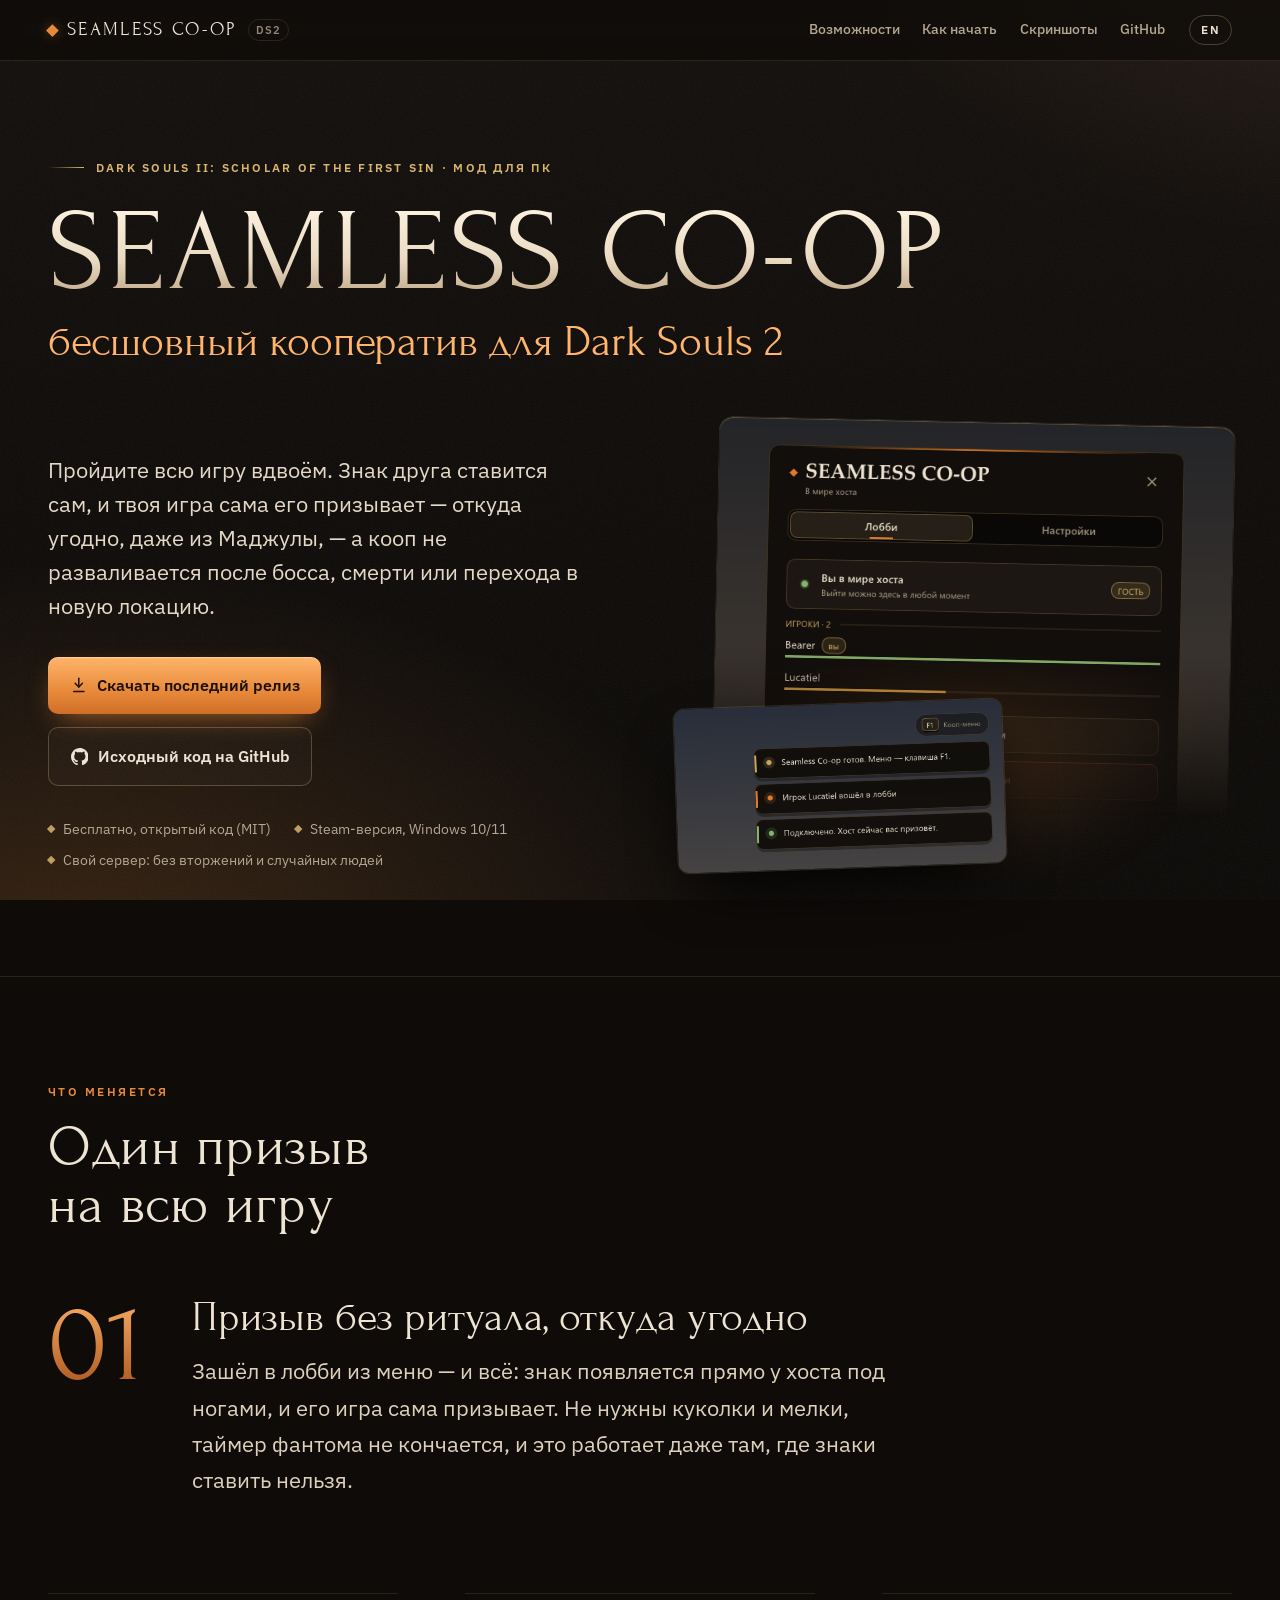
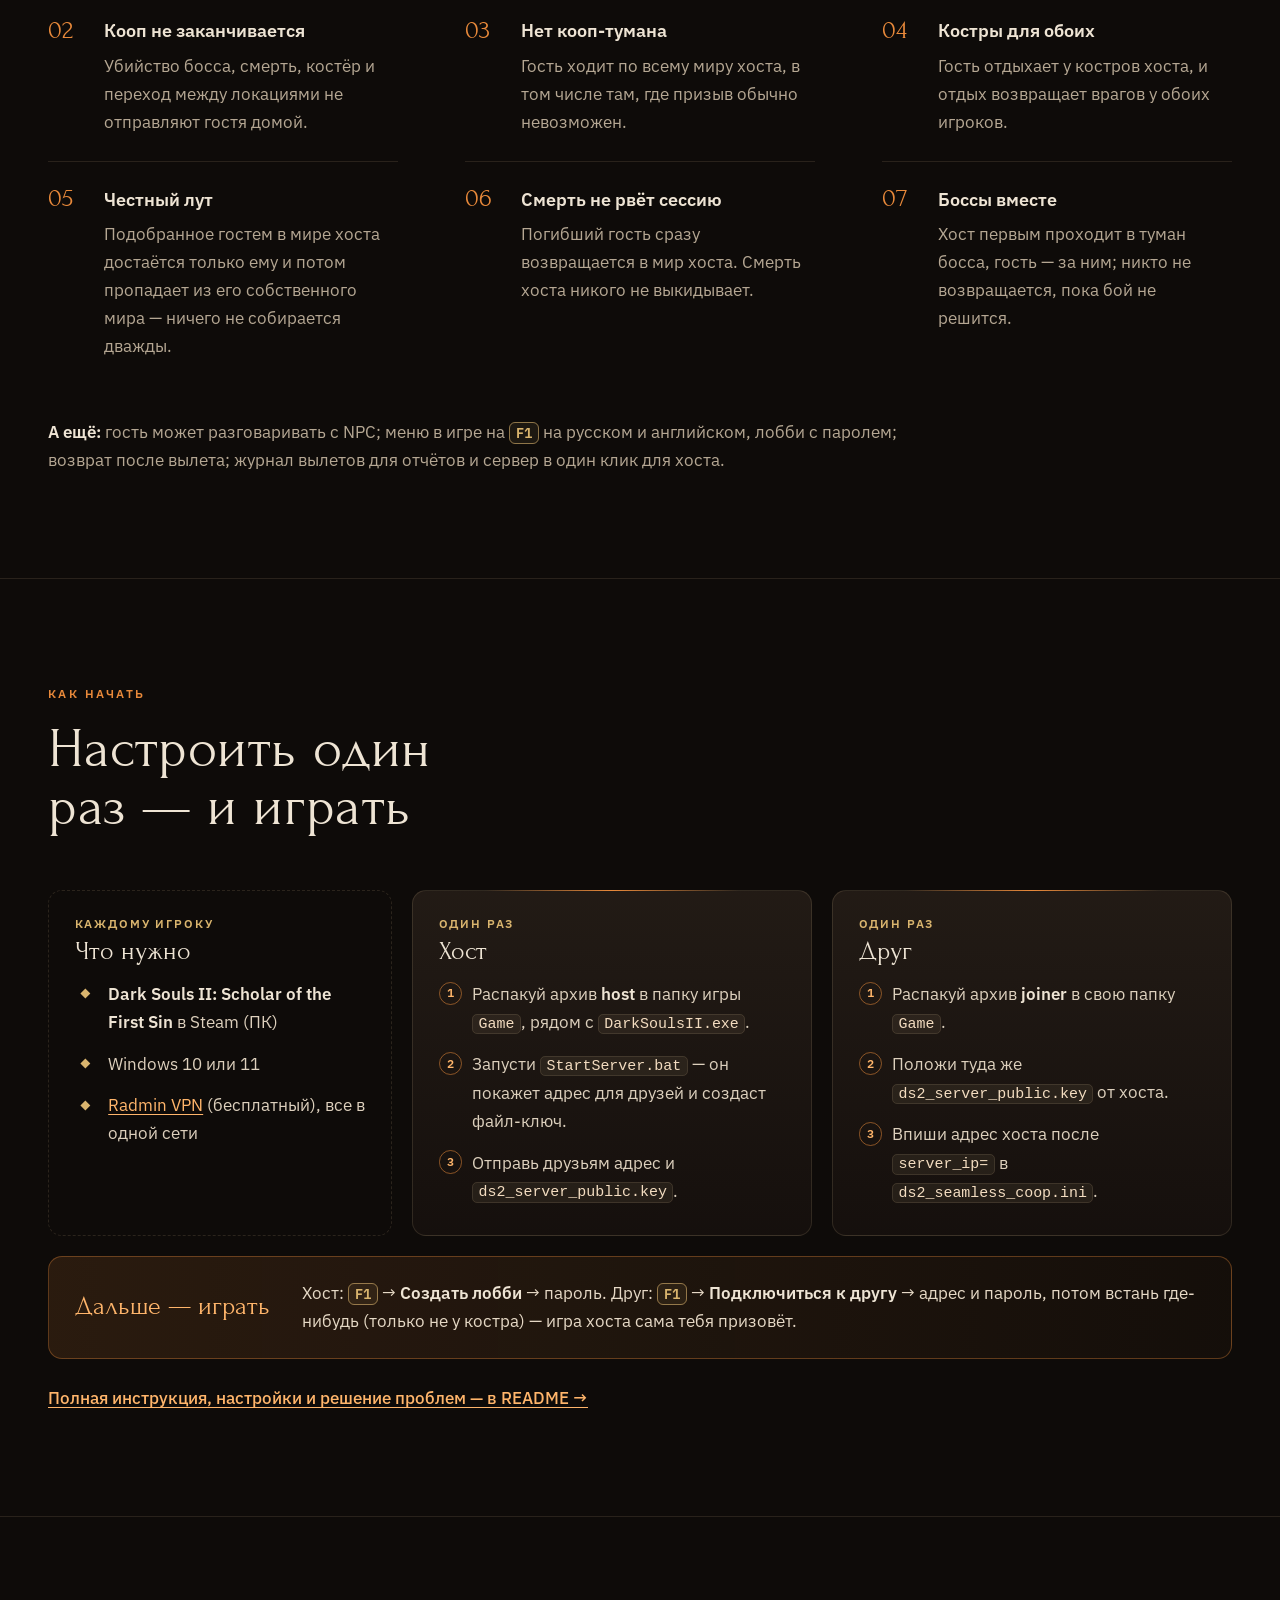
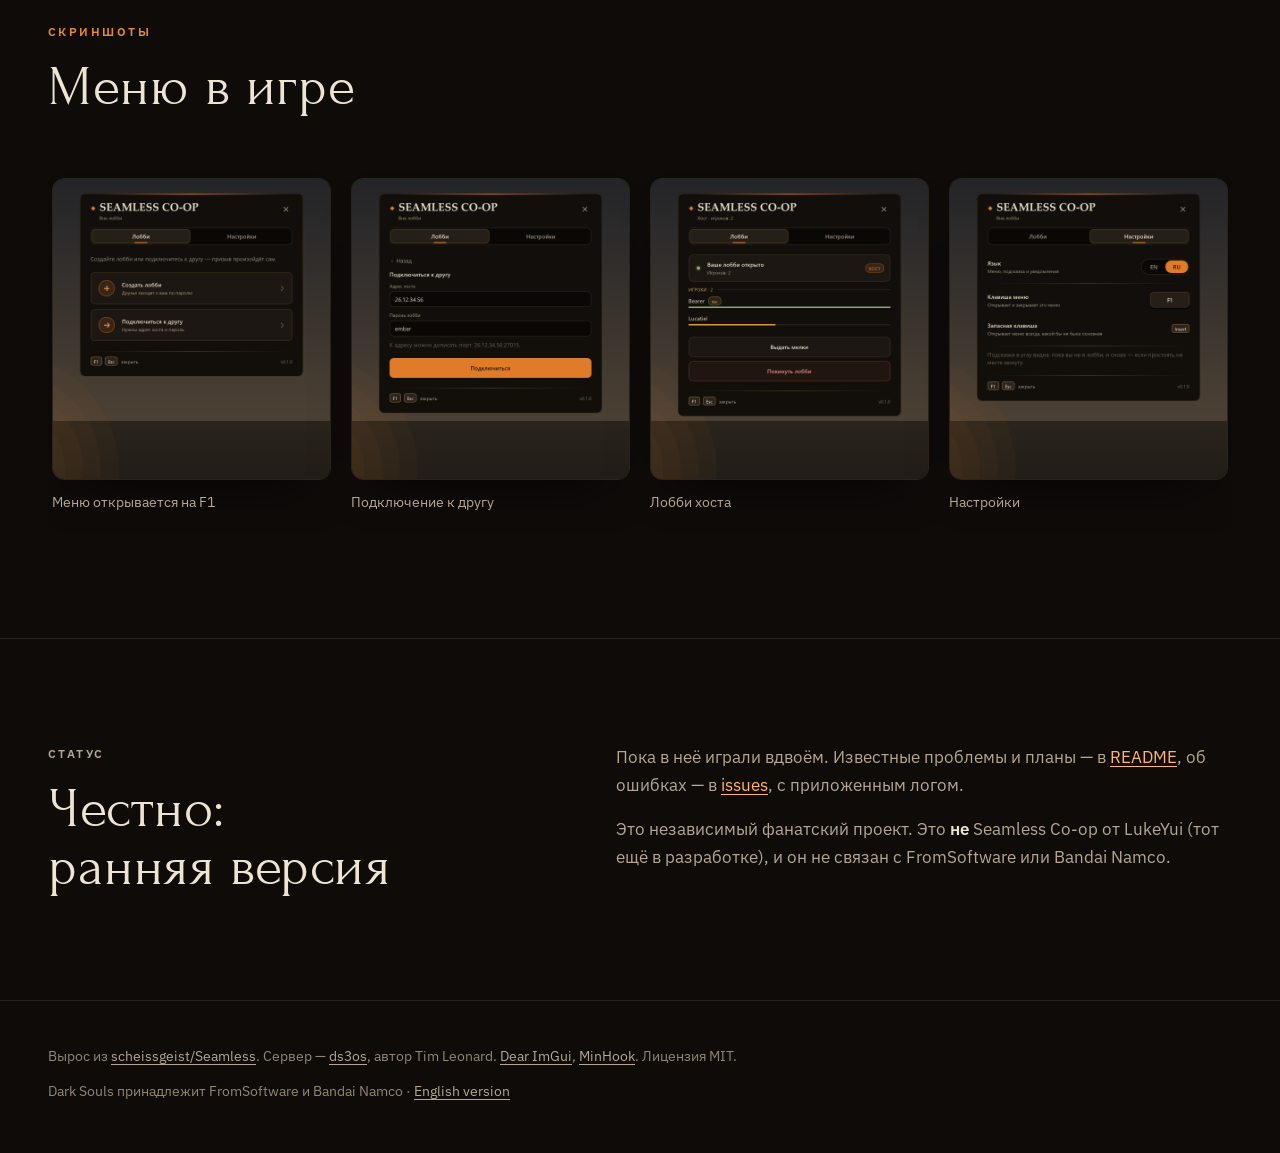
==== docs/ru/index.html @ 1e2f78e2 "docs: project website on GitHub Pages and search keywords - docs/index.html (English) and docs/ru/in" ====
<!doctype html>
<html lang="ru">
<head>
<meta charset="utf-8">
<meta name="viewport" content="width=device-width, initial-scale=1">
<title>Seamless Co-op для Dark Souls 2 — бесшовный кооператив (SotFS)</title>
<meta name="description" content="Мод на бесшовный кооператив для Dark Souls II: Scholar of the First Sin. Пройдите всю игру вдвоём: призыв сам и откуда угодно, а босс, смерть или новая локация не разрывают сессию. Бесплатно, открытый код.">
<link rel="canonical" href="https://restezzz.github.io/Seamless-DarkSouls2/ru/">
<link rel="alternate" hreflang="en" href="https://restezzz.github.io/Seamless-DarkSouls2/">
<link rel="alternate" hreflang="ru" href="https://restezzz.github.io/Seamless-DarkSouls2/ru/">
<link rel="alternate" hreflang="x-default" href="https://restezzz.github.io/Seamless-DarkSouls2/">
<meta name="theme-color" content="#0e0b09">
<meta property="og:type" content="website">
<meta property="og:site_name" content="Seamless Co-op для Dark Souls 2">
<meta property="og:title" content="Seamless Co-op — бесшовный кооператив для Dark Souls 2">
<meta property="og:description" content="Пройдите всю Dark Souls II: Scholar of the First Sin вдвоём. Призыв откуда угодно; боссы, смерти и костры не заканчивают сессию.">
<meta property="og:url" content="https://restezzz.github.io/Seamless-DarkSouls2/ru/">
<meta property="og:image" content="https://restezzz.github.io/Seamless-DarkSouls2/og.png">
<meta property="og:image:width" content="1200">
<meta property="og:image:height" content="630">
<meta property="og:image:alt" content="Seamless Co-op для Dark Souls 2 и его кооп-меню в игре">
<meta property="og:locale" content="ru_RU">
<meta property="og:locale:alternate" content="en_US">
<meta name="twitter:card" content="summary_large_image">
<link rel="icon" href="data:image/svg+xml,%3Csvg xmlns='http://www.w3.org/2000/svg' viewBox='0 0 32 32'%3E%3Crect x='9' y='9' width='14' height='14' rx='1.5' transform='rotate(45 16 16)' fill='%23e8893a'/%3E%3C/svg%3E">
<link rel="preconnect" href="https://fonts.googleapis.com">
<link rel="preconnect" href="https://fonts.gstatic.com" crossorigin>
<link rel="stylesheet" href="https://fonts.googleapis.com/css2?family=Forum&amp;family=IBM+Plex+Sans:wght@400;500;600&amp;display=swap">
<link rel="stylesheet" href="../site.css">
<script type="application/ld+json">
{
  "@context": "https://schema.org",
  "@type": "SoftwareApplication",
  "name": "Seamless Co-op для Dark Souls II",
  "alternateName": ["Бесшовный кооператив для Dark Souls 2", "Seamless Co-op for Dark Souls II", "DS2 Seamless Co-op"],
  "description": "Мод на бесшовный кооператив для Dark Souls II: Scholar of the First Sin (ПК). Призыв сам и откуда угодно; боссы, смерти и костры не заканчивают сессию.",
  "applicationCategory": "GameApplication",
  "applicationSubCategory": "Мод для игры",
  "operatingSystem": "Windows 10, Windows 11",
  "url": "https://restezzz.github.io/Seamless-DarkSouls2/ru/",
  "downloadUrl": "https://github.com/Restezzz/Seamless-DarkSouls2/releases/latest",
  "screenshot": "https://restezzz.github.io/Seamless-DarkSouls2/screenshots/ru_lobby_guest.png",
  "license": "https://opensource.org/licenses/MIT",
  "isAccessibleForFree": true,
  "offers": { "@type": "Offer", "price": "0", "priceCurrency": "RUB" },
  "inLanguage": "ru",
  "author": { "@type": "Person", "name": "Restez", "url": "https://github.com/Restezzz" },
  "sameAs": ["https://github.com/Restezzz/Seamless-DarkSouls2"]
}
</script>
</head>
<body>
<a class="skip" href="#main">К содержимому</a>

<div class="atmosphere" aria-hidden="true">
  <span class="ember" style="--x:4%;--t:15s;--d:0s;--drift:70px"></span>
  <span class="ember" style="--x:11%;--t:12s;--d:3s;--drift:30px"></span>
  <span class="ember" style="--x:17%;--t:17s;--d:6s;--drift:90px"></span>
  <span class="ember" style="--x:23%;--t:13s;--d:9s;--drift:-20px"></span>
  <span class="ember" style="--x:8%;--t:19s;--d:11s;--drift:120px"></span>
  <span class="ember" style="--x:29%;--t:16s;--d:4.5s;--drift:40px"></span>
  <span class="ember" style="--x:14%;--t:14s;--d:7.5s;--drift:-40px"></span>
</div>

<header class="bar">
  <div class="wrap bar-inner">
    <a class="brand" href="./"><span class="diamond"></span>Seamless Co-op<small>DS2</small></a>
    <nav class="nav" aria-label="Разделы">
      <a href="#features">Возможности</a>
      <a href="#start">Как начать</a>
      <a href="#shots">Скриншоты</a>
      <a href="https://github.com/Restezzz/Seamless-DarkSouls2">GitHub</a>
    </nav>
    <a class="lang" href="../" hreflang="en" lang="en" title="English version">EN</a>
  </div>
</header>

<main id="main">
  <section class="hero wrap" aria-labelledby="title">
    <p class="overline">Dark Souls II: Scholar of the First Sin · мод для ПК</p>
    <h1 id="title"><span class="h1-main">Seamless <span class="nowrap">Co-op</span></span> <span class="h1-sub">бесшовный кооператив для Dark Souls 2</span></h1>
    <div class="hero-grid">
      <div class="hero-copy">
        <p class="lede">Пройдите всю игру вдвоём. Знак друга ставится сам, и твоя игра сама его призывает — откуда угодно, даже из Маджулы, — а кооп не разваливается после босса, смерти или перехода в новую локацию.</p>
        <div class="cta">
          <a class="btn btn-ember" href="https://github.com/Restezzz/Seamless-DarkSouls2/releases/latest">
            <svg viewBox="0 0 24 24" fill="none" stroke="currentColor" stroke-width="2" stroke-linecap="round" stroke-linejoin="round" aria-hidden="true"><path d="M12 3v12"/><path d="m7 10 5 5 5-5"/><path d="M5 21h14"/></svg>
            Скачать последний релиз
          </a>
          <a class="btn btn-ghost" href="https://github.com/Restezzz/Seamless-DarkSouls2">
            <svg viewBox="0 0 16 16" fill="currentColor" aria-hidden="true"><path d="M8 0C3.58 0 0 3.58 0 8c0 3.54 2.29 6.53 5.47 7.59.4.07.55-.17.55-.38 0-.19-.01-.82-.01-1.49-2.01.37-2.53-.49-2.69-.94-.09-.23-.48-.94-.82-1.13-.28-.15-.68-.52-.01-.53.63-.01 1.08.58 1.23.82.72 1.21 1.87.87 2.33.66.07-.52.28-.87.51-1.07-1.78-.2-3.64-.89-3.64-3.95 0-.87.31-1.59.82-2.15-.08-.2-.36-1.02.08-2.12 0 0 .67-.21 2.2.82.64-.18 1.32-.27 2-.27.68 0 1.36.09 2 .27 1.53-1.04 2.2-.82 2.2-.82.44 1.1.16 1.92.08 2.12.51.56.82 1.27.82 2.15 0 3.07-1.87 3.75-3.65 3.95.29.25.54.73.54 1.48 0 1.07-.01 1.93-.01 2.2 0 .21.15.46.55.38A8.013 8.013 0 0016 8c0-4.42-3.58-8-8-8z"/></svg>
            Исходный код на GitHub
          </a>
        </div>
        <ul class="facts">
          <li>Бесплатно, открытый код (MIT)</li>
          <li>Steam-версия, Windows 10/11</li>
          <li>Свой сервер: без вторжений и случайных людей</li>
        </ul>
      </div>
      <figure class="hero-art">
        <div class="hero-glow"></div>
        <div class="shot-frame">
          <img src="../screenshots/ru_lobby_guest.png" width="620" height="670" fetchpriority="high" alt="Кооп-меню в игре: ты в мире хоста, в лобби два игрока">
        </div>
        <img class="shot-toasts" src="../screenshots/ru_hud.png" width="500" height="250" alt="Уведомления: Seamless Co-op готов, игрок вошёл в лобби, хост сейчас вас призовёт">
      </figure>
    </div>
  </section>

  <section class="section" id="features" aria-labelledby="features-title">
    <div class="wrap">
      <p class="eyebrow">Что меняется</p>
      <h2 id="features-title">Один призыв на всю игру</h2>
      <div class="features-lead">
        <span class="num" aria-hidden="true">01</span>
        <div>
          <h3>Призыв без ритуала, откуда угодно</h3>
          <p>Зашёл в лобби из меню — и всё: знак появляется прямо у хоста под ногами, и его игра сама призывает. Не нужны куколки и мелки, таймер фантома не кончается, и это работает даже там, где знаки ставить нельзя.</p>
        </div>
      </div>
      <ol class="feature-list">
        <li><span class="num" aria-hidden="true">02</span><div><h3>Кооп не заканчивается</h3><p>Убийство босса, смерть, костёр и переход между локациями не отправляют гостя домой.</p></div></li>
        <li><span class="num" aria-hidden="true">03</span><div><h3>Нет кооп-тумана</h3><p>Гость ходит по всему миру хоста, в том числе там, где призыв обычно невозможен.</p></div></li>
        <li><span class="num" aria-hidden="true">04</span><div><h3>Костры для обоих</h3><p>Гость отдыхает у костров хоста, и отдых возвращает врагов у обоих игроков.</p></div></li>
        <li><span class="num" aria-hidden="true">05</span><div><h3>Честный лут</h3><p>Подобранное гостем в мире хоста достаётся только ему и потом пропадает из его собственного мира — ничего не собирается дважды.</p></div></li>
        <li><span class="num" aria-hidden="true">06</span><div><h3>Смерть не рвёт сессию</h3><p>Погибший гость сразу возвращается в мир хоста. Смерть хоста никого не выкидывает.</p></div></li>
        <li><span class="num" aria-hidden="true">07</span><div><h3>Боссы вместе</h3><p>Хост первым проходит в туман босса, гость — за ним; никто не возвращается, пока бой не решится.</p></div></li>
      </ol>
      <p class="also"><strong>А ещё:</strong> гость может разговаривать с NPC; меню в игре на <kbd>F1</kbd> на русском и английском, лобби с паролем; возврат после вылета; журнал вылетов для отчётов и сервер в один клик для хоста.</p>
    </div>
  </section>

  <section class="section" id="start" aria-labelledby="start-title">
    <div class="wrap">
      <p class="eyebrow">Как начать</p>
      <h2 id="start-title">Настроить один раз — и играть</h2>
      <div class="steps">
        <article class="card card-need">
          <h3><span>Каждому игроку</span>Что нужно</h3>
          <ul>
            <li><strong>Dark Souls II: Scholar of the First Sin</strong> в Steam (ПК)</li>
            <li>Windows 10 или 11</li>
            <li><a href="https://www.radmin-vpn.com/ru/">Radmin VPN</a> (бесплатный), все в одной сети</li>
          </ul>
        </article>
        <article class="card">
          <h3><span>Один раз</span>Хост</h3>
          <ol>
            <li>Распакуй архив <strong>host</strong> в папку игры <code>Game</code>, рядом с <code>DarkSoulsII.exe</code>.</li>
            <li>Запусти <code>StartServer.bat</code> — он покажет адрес для друзей и создаст файл-ключ.</li>
            <li>Отправь друзьям адрес и <code>ds2_server_public.key</code>.</li>
          </ol>
        </article>
        <article class="card">
          <h3><span>Один раз</span>Друг</h3>
          <ol>
            <li>Распакуй архив <strong>joiner</strong> в свою папку <code>Game</code>.</li>
            <li>Положи туда же <code>ds2_server_public.key</code> от хоста.</li>
            <li>Впиши адрес хоста после <code>server_ip=</code> в <code>ds2_seamless_coop.ini</code>.</li>
          </ol>
        </article>
      </div>
      <div class="play">
        <h3>Дальше — играть</h3>
        <p>Хост: <kbd>F1</kbd> → <b>Создать лобби</b> → пароль. Друг: <kbd>F1</kbd> → <b>Подключиться к другу</b> → адрес и пароль, потом встань где-нибудь (только не у костра) — игра хоста сама тебя призовёт.</p>
      </div>
      <a class="more" href="https://github.com/Restezzz/Seamless-DarkSouls2#readme">Полная инструкция, настройки и решение проблем — в README →</a>
    </div>
  </section>

  <section class="section" id="shots" aria-labelledby="shots-title">
    <div class="wrap">
      <p class="eyebrow">Скриншоты</p>
      <h2 id="shots-title">Меню в игре</h2>
      <div class="shots" role="region" aria-label="Скриншоты" tabindex="0">
        <figure>
          <img src="../screenshots/ru_home.png" width="620" height="670" loading="lazy" alt="Кооп-меню: создать лобби или подключиться к другу">
          <figcaption>Меню открывается на F1</figcaption>
        </figure>
        <figure>
          <img src="../screenshots/ru_join.png" width="620" height="670" loading="lazy" alt="Подключение к другу: адрес хоста и пароль лобби">
          <figcaption>Подключение к другу</figcaption>
        </figure>
        <figure>
          <img src="../screenshots/ru_lobby_host.png" width="620" height="670" loading="lazy" alt="Лобби хоста со списком игроков">
          <figcaption>Лобби хоста</figcaption>
        </figure>
        <figure>
          <img src="../screenshots/ru_settings.png" width="620" height="670" loading="lazy" alt="Настройки: язык, клавиша меню и что синхронизируется">
          <figcaption>Настройки</figcaption>
        </figure>
      </div>
    </div>
  </section>

  <section class="section" aria-labelledby="status-title">
    <div class="wrap note">
      <div>
        <p class="eyebrow">Статус</p>
        <h2 id="status-title">Честно: ранняя версия</h2>
      </div>
      <div>
        <p>Пока в неё играли вдвоём. Известные проблемы и планы — в <a href="https://github.com/Restezzz/Seamless-DarkSouls2#readme">README</a>, об ошибках — в <a href="https://github.com/Restezzz/Seamless-DarkSouls2/issues">issues</a>, с приложенным логом.</p>
        <p>Это независимый фанатский проект. Это <strong>не</strong> Seamless Co-op от LukeYui (тот ещё в разработке), и он не связан с FromSoftware или Bandai Namco.</p>
      </div>
    </div>
  </section>
</main>

<footer class="foot">
  <div class="wrap foot-inner">
    <p>Вырос из <a href="https://github.com/scheissgeist/Seamless">scheissgeist/Seamless</a>. Сервер — <a href="https://github.com/TLeonardUK/ds3os">ds3os</a>, автор Tim Leonard. <a href="https://github.com/ocornut/imgui">Dear ImGui</a>, <a href="https://github.com/TsudaKageyu/minhook">MinHook</a>. Лицензия MIT.</p>
    <p>Dark Souls принадлежит FromSoftware и Bandai Namco · <a href="../" hreflang="en" lang="en">English version</a></p>
  </div>
</footer>
</body>
</html>
---- docs/site.css ----
/* Seamless Co-op for Dark Souls 2 — project site (GitHub Pages, served from docs/).
   One stylesheet for both languages; colours follow the in-game menu. */

:root {
  --ground: #0e0b09;
  --panel-top: rgba(36, 29, 23, 0.92);
  --panel-bottom: rgba(22, 17, 14, 0.92);
  --edge: rgba(236, 204, 160, 0.13);
  --edge-strong: rgba(236, 204, 160, 0.26);
  --line: rgba(236, 204, 160, 0.12);
  --text: #eee4d4;
  --text-soft: #ddd0bd;
  --muted: #b5a793;
  --dim: #948674;
  --ember: #e8893a;
  --ember-hot: #ffb56b;
  --ember-light: #ffd3a3;
  --ember-glow: rgba(232, 137, 58, 0.38);
  --gold: #dab56e;

  --font-display: "Forum", "Cormorant Garamond", Georgia, "Times New Roman", serif;
  --font-body: "IBM Plex Sans", "Segoe UI", system-ui, -apple-system, sans-serif;
  --font-mono: ui-monospace, "Cascadia Mono", Consolas, monospace;

  --text-sm: 0.875rem;
  --text-base: clamp(1rem, 0.97rem + 0.15vw, 1.0625rem);
  --text-lede: clamp(1.125rem, 1.02rem + 0.5vw, 1.375rem);
  --text-h2: clamp(2.125rem, 1.5rem + 2.6vw, 3.5rem);
  --text-hero: clamp(3.1rem, 1.2rem + 8vw, 7.25rem);
  --text-hero-sub: clamp(1.5rem, 1rem + 2.2vw, 2.75rem);

  --space-section: clamp(4rem, 2.5rem + 5vw, 7rem);
  --gutter: clamp(1.25rem, 0.8rem + 2vw, 2.5rem);
  --wrap: 74rem;
  --radius: 14px;

  --duration-fast: 160ms;
  --duration-normal: 320ms;
  --ease-out-expo: cubic-bezier(0.16, 1, 0.3, 1);
}

*,
*::before,
*::after {
  box-sizing: border-box;
}

html {
  color-scheme: dark;
  -webkit-text-size-adjust: 100%;
  scroll-behavior: smooth;
  scroll-padding-top: 5rem;
}

body {
  margin: 0;
  min-height: 100vh;
  background: var(--ground);
  color: var(--text);
  font: 400 var(--text-base) / 1.65 var(--font-body);
}

img {
  display: block;
  max-width: 100%;
  height: auto;
}

a {
  color: var(--ember-hot);
  text-decoration-thickness: 1px;
  text-underline-offset: 0.2em;
}

a:hover {
  color: var(--ember-light);
}

:focus-visible {
  outline: 2px solid var(--ember-hot);
  outline-offset: 3px;
  border-radius: 4px;
}

code {
  font-family: var(--font-mono);
  font-size: 0.88em;
  padding: 0.08em 0.36em;
  border-radius: 5px;
  border: 1px solid var(--line);
  background: rgba(236, 204, 160, 0.07);
  color: #f3dcc0;
  overflow-wrap: anywhere;
}

kbd {
  font-family: var(--font-body);
  font-size: 0.8em;
  font-weight: 600;
  padding: 0.08em 0.45em;
  border-radius: 6px;
  border: 1px solid rgba(218, 181, 110, 0.6);
  background: rgba(218, 181, 110, 0.08);
  color: var(--gold);
}

b,
strong {
  font-weight: 600;
  color: var(--text);
}

/* ---- atmosphere: bonfire glow, grain, embers ---- */

.atmosphere {
  position: fixed;
  inset: 0;
  z-index: -1;
  overflow: hidden;
  pointer-events: none;
}

.atmosphere::before {
  content: "";
  position: absolute;
  inset: 0;
  background:
    radial-gradient(70rem 45rem at 6% 112%, rgba(232, 137, 58, 0.22), transparent 62%),
    radial-gradient(50rem 32rem at 104% -8%, rgba(150, 110, 80, 0.16), transparent 60%),
    linear-gradient(180deg, #130f0c 0%, var(--ground) 45%, #0b0907 100%);
}

.atmosphere::after {
  content: "";
  position: absolute;
  inset: 0;
  opacity: 0.06;
  background-image: url("data:image/svg+xml,%3Csvg xmlns='http://www.w3.org/2000/svg' width='160' height='160'%3E%3Cfilter id='n'%3E%3CfeTurbulence type='fractalNoise' baseFrequency='.85' numOctaves='3' stitchTiles='stitch'/%3E%3C/filter%3E%3Crect width='100%25' height='100%25' filter='url(%23n)'/%3E%3C/svg%3E");
}

.ember {
  position: absolute;
  bottom: -2vh;
  left: var(--x, 10%);
  width: 3px;
  height: 3px;
  border-radius: 50%;
  background: var(--ember-hot);
  box-shadow: 0 0 8px 2px var(--ember-glow);
  opacity: 0;
  animation: rise var(--t, 14s) linear var(--d, 0s) infinite;
}

@keyframes rise {
  0% {
    transform: translate3d(0, 0, 0);
    opacity: 0;
  }
  12% {
    opacity: 0.9;
  }
  100% {
    transform: translate3d(var(--drift, 40px), -72vh, 0);
    opacity: 0;
  }
}

/* ---- layout ---- */

.wrap {
  width: min(100% - 2 * var(--gutter), var(--wrap));
  margin-inline: auto;
}

.skip {
  position: absolute;
  top: -3rem;
  left: 1rem;
  z-index: 10;
  padding: 0.5rem 0.9rem;
  border-radius: 8px;
  background: var(--ember);
  color: #1d1005;
  font-weight: 600;
  text-decoration: none;
  transition: transform var(--duration-fast) var(--ease-out-expo);
}

.skip:focus {
  transform: translateY(4rem);
}

/* ---- top bar ---- */

.bar {
  position: sticky;
  top: 0;
  z-index: 5;
  border-bottom: 1px solid var(--line);
  background: rgba(14, 11, 9, 0.74);
  -webkit-backdrop-filter: blur(12px) saturate(1.2);
  backdrop-filter: blur(12px) saturate(1.2);
}

.bar-inner {
  display: flex;
  align-items: center;
  gap: 1.5rem;
  min-height: 3.75rem;
}

.brand {
  display: inline-flex;
  align-items: center;
  gap: 0.65rem;
  color: var(--text);
  font-family: var(--font-display);
  font-size: 1.2rem;
  letter-spacing: 0.12em;
  text-transform: uppercase;
  text-decoration: none;
}

.brand:hover {
  color: var(--text);
}

.brand small {
  padding: 0.05rem 0.45rem;
  border: 1px solid var(--line);
  border-radius: 999px;
  color: var(--dim);
  font-family: var(--font-body);
  font-size: 0.7rem;
  font-weight: 600;
  letter-spacing: 0.08em;
}

.diamond {
  flex: none;
  width: 0.55rem;
  height: 0.55rem;
  background: var(--ember);
  box-shadow: 0 0 12px var(--ember-glow);
  transform: rotate(45deg);
}

.nav {
  display: flex;
  gap: 1.4rem;
  margin-left: auto;
}

.nav a {
  position: relative;
  padding-block: 0.3rem;
  color: var(--muted);
  font-size: var(--text-sm);
  font-weight: 500;
  text-decoration: none;
}

.nav a::after {
  content: "";
  position: absolute;
  right: 0;
  bottom: 0;
  left: 0;
  height: 1px;
  background: var(--ember);
  transform: scaleX(0);
  transform-origin: left;
  transition: transform var(--duration-normal) var(--ease-out-expo);
}

.nav a:hover,
.nav a:focus-visible {
  color: var(--text);
}

.nav a:hover::after,
.nav a:focus-visible::after {
  transform: scaleX(1);
}

.lang {
  padding: 0.28rem 0.7rem;
  border: 1px solid var(--edge-strong);
  border-radius: 999px;
  color: var(--text);
  font-size: 0.75rem;
  font-weight: 600;
  letter-spacing: 0.1em;
  text-decoration: none;
  transition: color var(--duration-fast), border-color var(--duration-fast);
}

.lang:hover {
  border-color: var(--ember);
  color: var(--ember-hot);
}

@media (max-width: 760px) {
  .nav {
    display: none;
  }

  .lang {
    margin-left: auto;
  }
}

/* ---- hero ---- */

.hero {
  padding-block: clamp(3rem, 2rem + 5vw, 6.5rem) var(--space-section);
}

.overline {
  display: flex;
  align-items: center;
  gap: 0.75rem;
  margin: 0 0 1.4rem;
  color: var(--gold);
  font-size: 0.78rem;
  font-weight: 600;
  letter-spacing: 0.18em;
  text-transform: uppercase;
}

.overline::before {
  content: "";
  flex: none;
  width: 2.25rem;
  height: 1px;
  background: linear-gradient(90deg, transparent, var(--gold));
}

.hero h1 {
  margin: 0;
  font-family: var(--font-display);
  font-weight: 400;
  line-height: 0.92;
}

.h1-main {
  display: block;
  background: linear-gradient(180deg, #fff4e4 0%, #eadbc3 55%, #b89c7b 100%);
  -webkit-background-clip: text;
  background-clip: text;
  color: transparent;
  font-size: var(--text-hero);
  letter-spacing: 0.03em;
  text-transform: uppercase;
}

.h1-sub {
  display: block;
  margin-top: 0.7rem;
  color: var(--ember-hot);
  font-size: var(--text-hero-sub);
  line-height: 1.1;
}

.nowrap {
  white-space: nowrap;
}

.hero-grid {
  display: grid;
  align-items: start;
  gap: clamp(2.5rem, 1rem + 5vw, 5rem);
  margin-top: clamp(2rem, 1rem + 3vw, 3.5rem);
}

@media (min-width: 960px) {
  .hero-grid {
    grid-template-columns: minmax(0, 1fr) minmax(0, 1.02fr);
  }

  /* the copy starts a little below the top of the picture */
  .hero-copy {
    padding-top: clamp(1.5rem, -2rem + 5vw, 4rem);
  }
}

.lede {
  max-width: 34rem;
  margin: 0;
  color: #e4d8c6;
  font-size: var(--text-lede);
  line-height: 1.55;
  text-wrap: pretty;
}

.cta {
  display: flex;
  flex-wrap: wrap;
  gap: 0.85rem;
  margin-top: 2.1rem;
}

.btn {
  position: relative;
  isolation: isolate;
  display: inline-flex;
  align-items: center;
  gap: 0.6rem;
  padding: 0.95rem 1.35rem;
  border-radius: 10px;
  font-size: 1rem;
  font-weight: 600;
  text-decoration: none;
  transition: transform var(--duration-fast) var(--ease-out-expo);
}

.btn svg {
  flex: none;
  width: 1.1em;
  height: 1.1em;
}

.btn:hover {
  transform: translateY(-2px);
}

.btn:active {
  transform: translateY(1px) scale(0.99);
}

.btn-ember {
  background: linear-gradient(180deg, #ffb56b, #e8893a 60%, #cf6f27);
  box-shadow: inset 0 1px 0 rgba(255, 255, 255, 0.35), 0 10px 30px -12px rgba(232, 137, 58, 0.8);
  color: #1d1005;
}

.btn-ember::before {
  content: "";
  position: absolute;
  inset: -8px;
  z-index: -1;
  border-radius: 16px;
  background: radial-gradient(closest-side, rgba(255, 160, 80, 0.5), transparent);
  opacity: 0;
  transition: opacity var(--duration-normal) var(--ease-out-expo);
}

.btn-ember:hover {
  color: #1d1005;
}

.btn-ember:hover::before {
  opacity: 1;
}

.btn-ghost {
  border: 1px solid var(--edge-strong);
  background: rgba(255, 255, 255, 0.02);
  color: var(--text);
  transition: transform var(--duration-fast) var(--ease-out-expo), border-color var(--duration-fast);
}

.btn-ghost:hover {
  border-color: rgba(232, 137, 58, 0.65);
  color: var(--text);
}

.facts {
  display: flex;
  flex-wrap: wrap;
  gap: 0.5rem 1.5rem;
  margin: 2rem 0 0;
  padding: 0;
  list-style: none;
  color: var(--muted);
  font-size: var(--text-sm);
}

.facts li {
  display: flex;
  align-items: center;
  gap: 0.55rem;
}

.facts li::before {
  content: "";
  flex: none;
  width: 0.4rem;
  height: 0.4rem;
  background: var(--gold);
  opacity: 0.85;
  transform: rotate(45deg);
}

/* the in-game menu with the notifications laid over its corner */
.hero-art {
  position: relative;
  margin: 0;
  padding: 0 0 3.5rem 2.5rem;
}

.hero-glow {
  position: absolute;
  inset: 8% 4% 0 14%;
  z-index: -1;
  background: radial-gradient(closest-side, rgba(232, 137, 58, 0.34), transparent);
  filter: blur(28px);
}

/* cut under the player list and faded out, so the notifications sit over empty space */
.shot-frame {
  position: relative;
  overflow: hidden;
  aspect-ratio: 620 / 470;
  border: 1px solid var(--edge);
  border-radius: var(--radius);
  -webkit-mask-image: linear-gradient(180deg, #000 58%, transparent 100%);
  mask-image: linear-gradient(180deg, #000 58%, transparent 100%);
  transform: rotate(1.2deg);
}

.shot-frame::after {
  content: "";
  position: absolute;
  inset: 0;
  border-radius: inherit;
  box-shadow: inset 0 1px 0 rgba(255, 190, 120, 0.25);
  pointer-events: none;
}

.shot-frame img {
  width: 100%;
}

.shot-toasts {
  position: absolute;
  bottom: 0;
  left: 0;
  width: min(62%, 330px);
  border: 1px solid var(--edge);
  border-radius: 12px;
  box-shadow: 0 24px 60px -18px rgba(0, 0, 0, 0.95);
  transform: rotate(-2deg);
}

/* ---- sections ---- */

.section {
  position: relative;
  padding-block: var(--space-section);
  border-top: 1px solid var(--line);
}

.eyebrow {
  margin: 0 0 1rem;
  color: var(--ember);
  font-size: 0.78rem;
  font-weight: 600;
  letter-spacing: 0.2em;
  text-transform: uppercase;
}

.section h2 {
  max-width: 20ch;
  margin: 0 0 clamp(2rem, 1rem + 3vw, 3.5rem);
  font-family: var(--font-display);
  font-size: var(--text-h2);
  font-weight: 400;
  line-height: 1.04;
  letter-spacing: 0.01em;
  text-wrap: balance;
}

/* features: one lead item, then an editorial list */
.features-lead {
  display: grid;
  gap: 1rem 3rem;
  margin-bottom: clamp(1.5rem, 1rem + 2vw, 2.5rem);
  padding-bottom: clamp(2rem, 1rem + 3vw, 3.5rem);
}

@media (min-width: 860px) {
  .features-lead {
    grid-template-columns: auto 1fr;
    align-items: start;
  }
}

.num {
  font-family: var(--font-display);
  line-height: 1;
  color: var(--ember);
}

.features-lead .num {
  background: linear-gradient(180deg, var(--ember-hot), #a24c16);
  -webkit-background-clip: text;
  background-clip: text;
  color: transparent;
  font-size: clamp(4.5rem, 3rem + 5vw, 8rem);
}

.features-lead h3 {
  margin: 0.4rem 0 0.8rem;
  font-family: var(--font-display);
  font-size: clamp(1.75rem, 1.3rem + 1.8vw, 2.6rem);
  font-weight: 400;
  line-height: 1.1;
}

.features-lead p {
  max-width: 44rem;
  margin: 0;
  color: var(--text-soft);
  font-size: var(--text-lede);
}

.feature-list {
  display: grid;
  gap: 0 clamp(2rem, 1rem + 4vw, 4.5rem);
  margin: 0;
  padding: 0;
  list-style: none;
}

@media (min-width: 760px) {
  .feature-list {
    grid-template-columns: repeat(2, minmax(0, 1fr));
  }
}

@media (min-width: 1120px) {
  .feature-list {
    grid-template-columns: repeat(3, minmax(0, 1fr));
  }
}

.feature-list li {
  display: grid;
  grid-template-columns: 2.6rem 1fr;
  gap: 0 0.9rem;
  padding: 1.4rem 0 1.6rem;
  border-top: 1px solid var(--line);
}

.feature-list .num {
  padding-top: 0.1rem;
  font-size: 1.6rem;
}

.feature-list h3 {
  margin: 0 0 0.35rem;
  font-size: 1.125rem;
  font-weight: 600;
}

.feature-list p {
  margin: 0;
  color: var(--muted);
}

.also {
  max-width: 54rem;
  margin: 2rem 0 0;
  color: var(--muted);
}

/* getting started */
.steps {
  display: grid;
  gap: 1.25rem;
}

@media (min-width: 900px) {
  .steps {
    grid-template-columns: 0.86fr 1fr 1fr;
  }
}

.card {
  position: relative;
  padding: 1.6rem 1.6rem 1.8rem;
  border: 1px solid var(--edge);
  border-radius: var(--radius);
  background: linear-gradient(180deg, var(--panel-top), var(--panel-bottom));
}

/* the ember hairline on top, like the in-game menu */
.card::before {
  content: "";
  position: absolute;
  top: -1px;
  right: 18%;
  left: 18%;
  height: 1px;
  background: linear-gradient(90deg, transparent, var(--ember), transparent);
}

.card-need {
  border-style: dashed;
  background: transparent;
}

.card-need::before {
  display: none;
}

.card h3 {
  margin: 0 0 0.6rem;
  font-family: var(--font-display);
  font-size: 1.65rem;
  font-weight: 400;
  line-height: 1.15;
}

.card h3 span {
  display: block;
  margin-bottom: 0.35rem;
  color: var(--gold);
  font-family: var(--font-body);
  font-size: 0.72rem;
  font-weight: 600;
  letter-spacing: 0.16em;
  text-transform: uppercase;
}

.card ul,
.card ol {
  margin: 0;
  padding: 0;
  list-style: none;
  counter-reset: step;
}

.card li {
  position: relative;
  margin-top: 0.85rem;
  padding-left: 2.1rem;
  color: var(--text-soft);
}

.card ol li::before {
  counter-increment: step;
  content: counter(step);
  position: absolute;
  top: 0.12rem;
  left: 0;
  display: grid;
  place-items: center;
  width: 1.45rem;
  height: 1.45rem;
  border: 1px solid rgba(232, 137, 58, 0.55);
  border-radius: 50%;
  color: var(--ember-hot);
  font-size: 0.75rem;
  font-weight: 600;
}

.card ul li::before {
  content: "";
  position: absolute;
  top: 0.62em;
  left: 0.45rem;
  width: 0.42rem;
  height: 0.42rem;
  background: var(--gold);
  transform: rotate(45deg);
}

.play {
  display: grid;
  gap: 0.6rem 2rem;
  margin-top: 1.25rem;
  padding: 1.4rem 1.6rem;
  border: 1px solid rgba(232, 137, 58, 0.35);
  border-radius: var(--radius);
  background: linear-gradient(90deg, rgba(232, 137, 58, 0.13), rgba(232, 137, 58, 0.03));
}

@media (min-width: 900px) {
  .play {
    grid-template-columns: auto 1fr;
    align-items: center;
  }
}

.play h3 {
  margin: 0;
  color: var(--ember-hot);
  font-family: var(--font-display);
  font-size: 1.65rem;
  font-weight: 400;
  white-space: nowrap;
}

.play p {
  margin: 0;
  color: #e6d9c6;
}

.more {
  display: inline-block;
  margin-top: 1.6rem;
  font-weight: 500;
}

/* screenshots: a strip that scrolls sideways on narrow screens */
.shots {
  display: grid;
  grid-auto-columns: minmax(14rem, 1fr);
  grid-auto-flow: column;
  gap: 1.25rem;
  overflow-x: auto;
  overscroll-behavior-x: contain;
  padding: 0.5rem 0.25rem 1.25rem;
  scroll-snap-type: x mandatory;
  scrollbar-color: rgba(232, 137, 58, 0.4) transparent;
  scrollbar-width: thin;
}

.shots figure {
  margin: 0;
  scroll-snap-align: start;
}

.shots img {
  border: 1px solid var(--edge);
  border-radius: 12px;
  box-shadow: 0 24px 50px -30px rgba(0, 0, 0, 0.9);
  transition: transform var(--duration-normal) var(--ease-out-expo);
}

.shots figure:hover img {
  transform: translateY(-4px);
}

.shots figcaption {
  margin-top: 0.7rem;
  color: var(--muted);
  font-size: var(--text-sm);
}

/* status */
.note {
  display: grid;
  gap: 1.5rem 4rem;
}

@media (min-width: 860px) {
  .note {
    grid-template-columns: minmax(0, 0.9fr) minmax(0, 1.1fr);
    align-items: start;
  }
}

.note h2 {
  margin-bottom: 0;
}

.note p {
  margin: 0 0 1rem;
  color: var(--muted);
}

/* ---- footer ---- */

.foot {
  padding-block: 2.75rem 3.25rem;
  border-top: 1px solid var(--line);
  color: var(--dim);
  font-size: var(--text-sm);
}

.foot-inner {
  display: flex;
  flex-wrap: wrap;
  justify-content: space-between;
  gap: 0.75rem 2.5rem;
}

.foot p {
  margin: 0;
}

.foot a {
  color: var(--muted);
}

.foot a:hover {
  color: var(--ember-hot);
}

@media (prefers-reduced-motion: reduce) {
  html {
    scroll-behavior: auto;
  }

  .ember {
    display: none;
  }

  *,
  *::before,
  *::after {
    transition-duration: 0.01ms !important;
  }
}
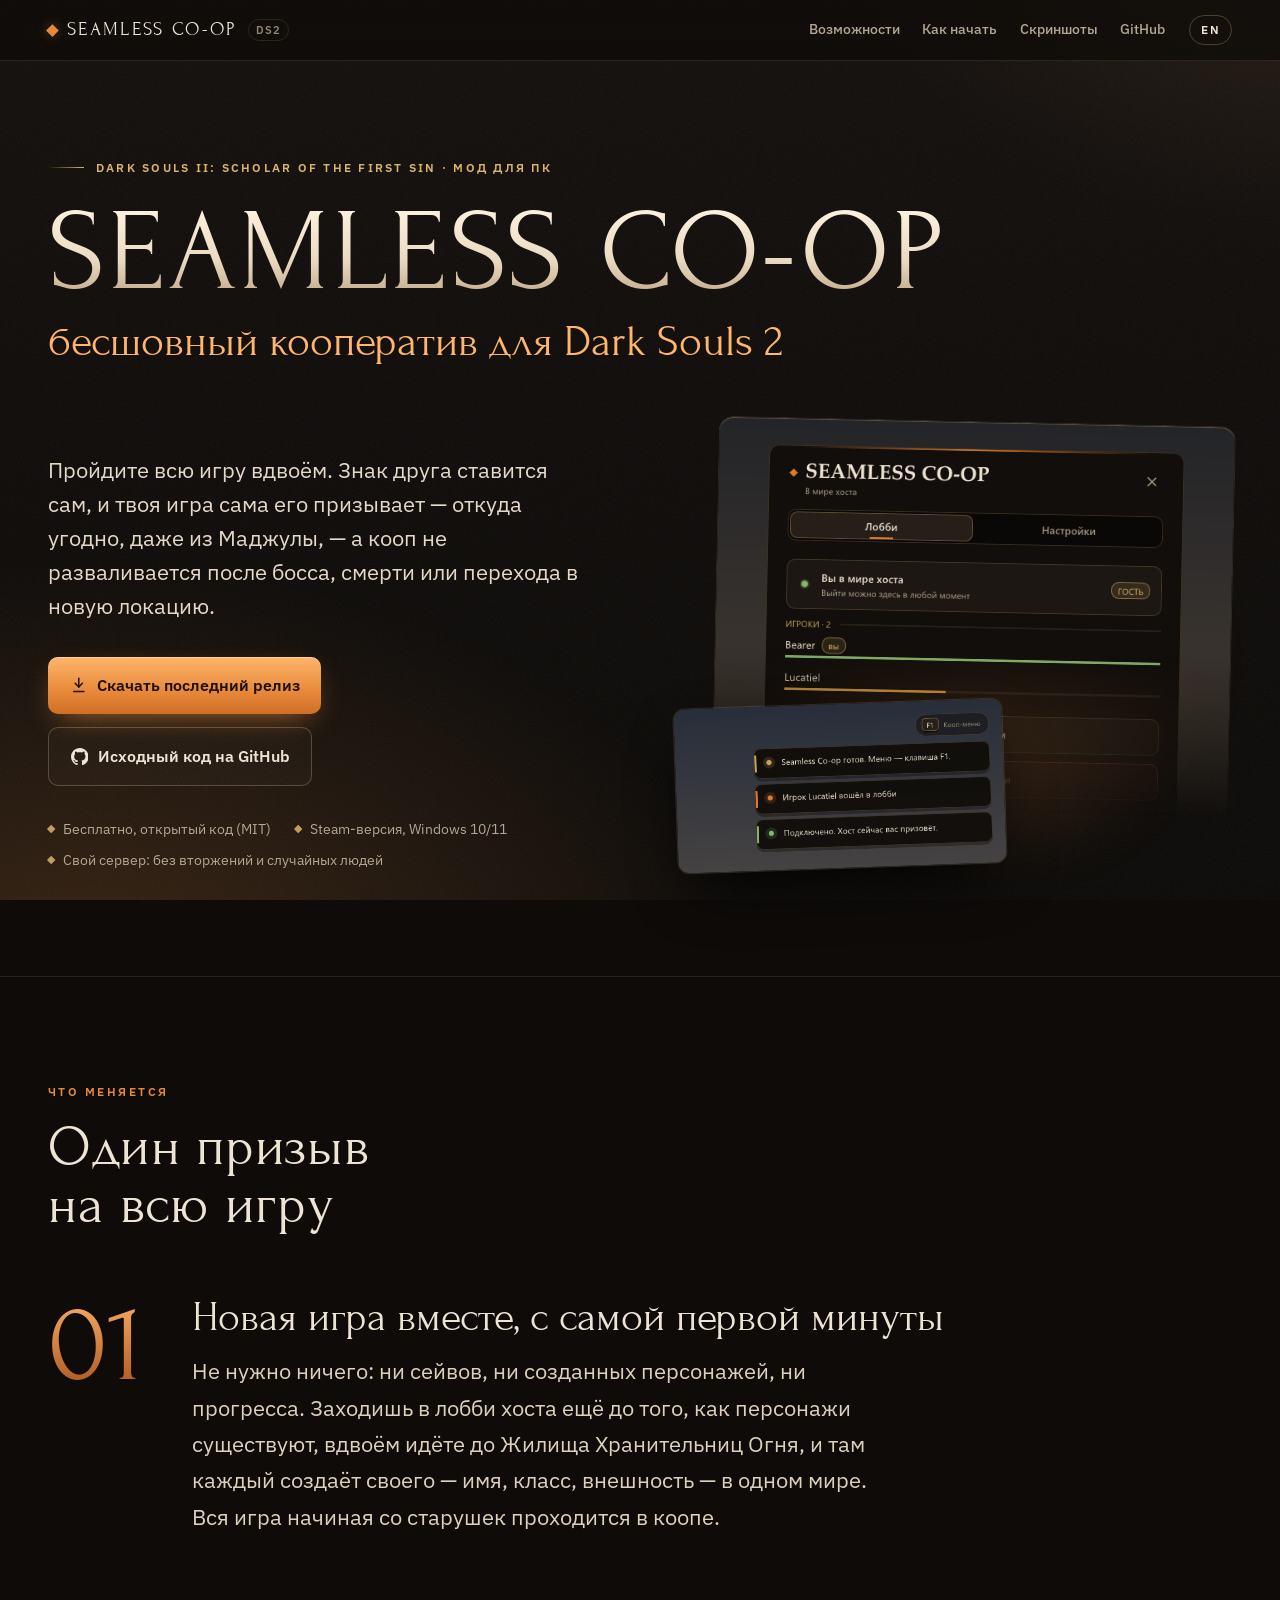
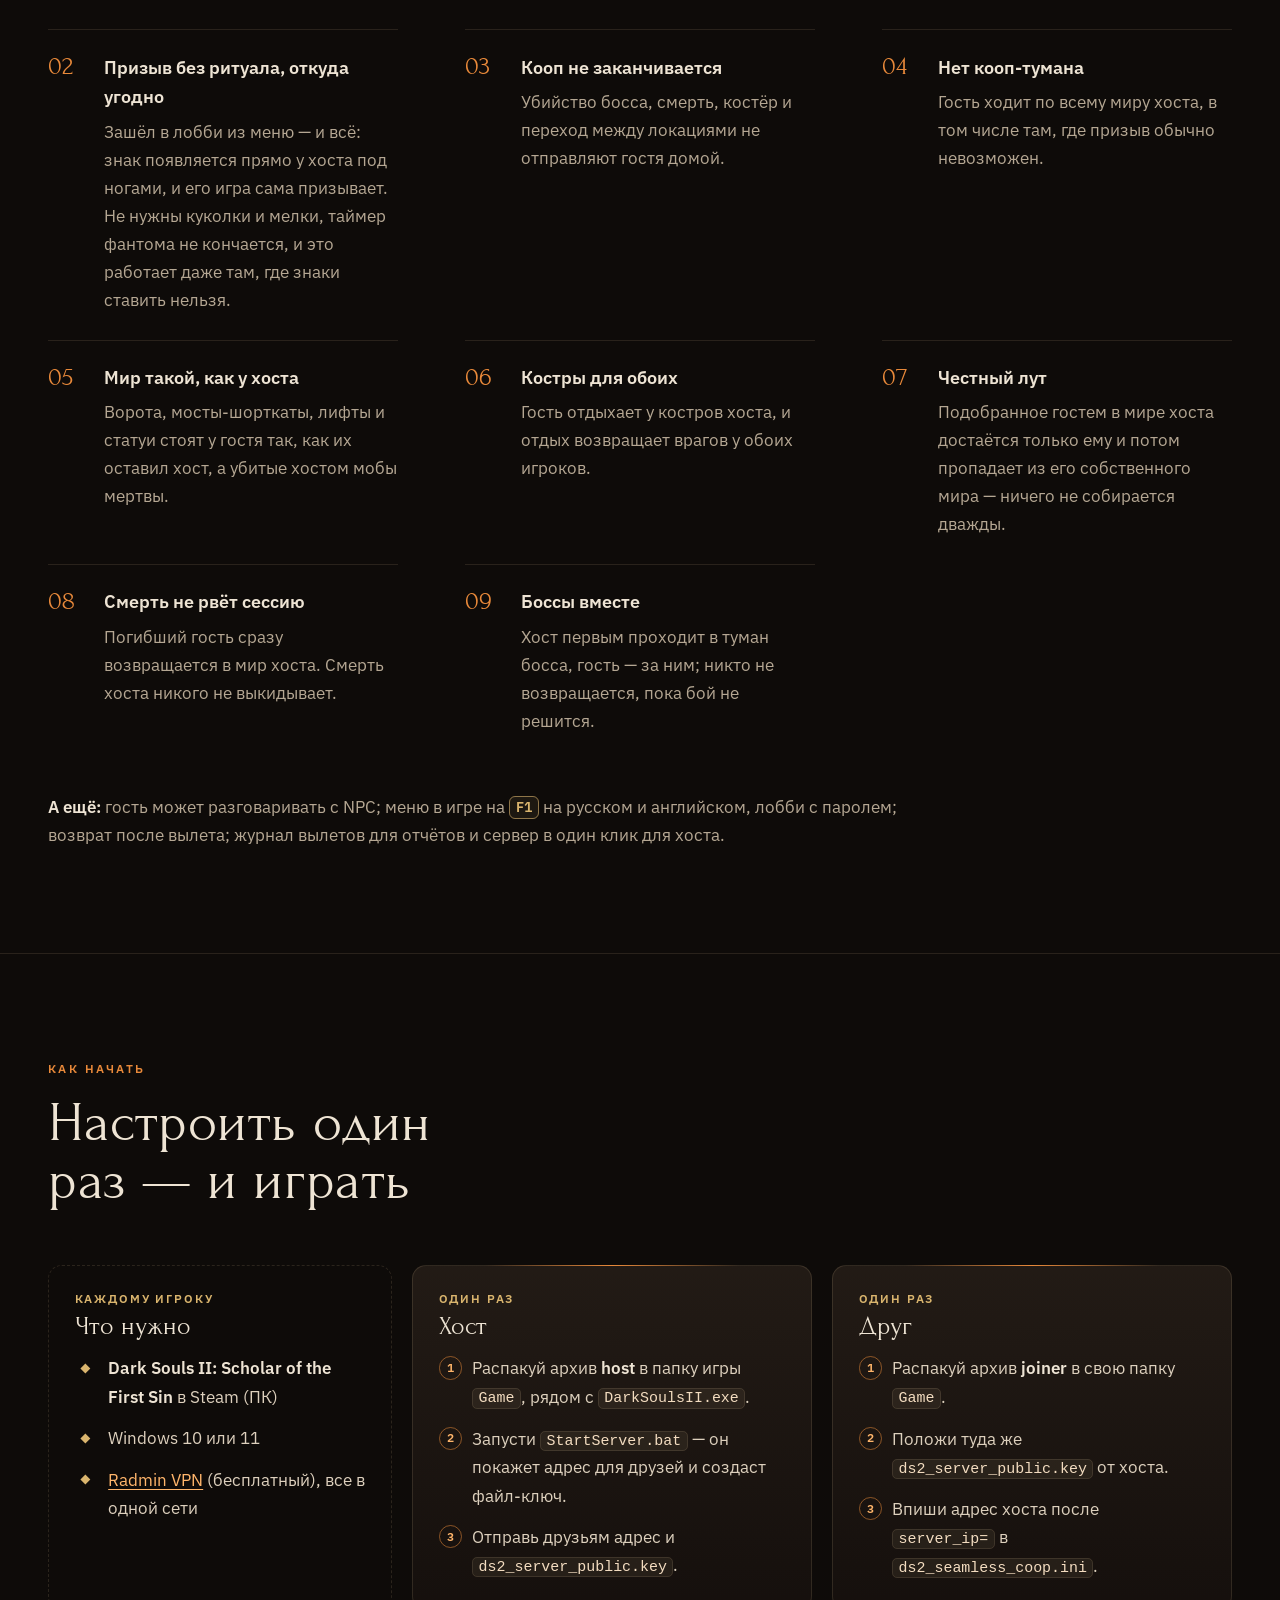
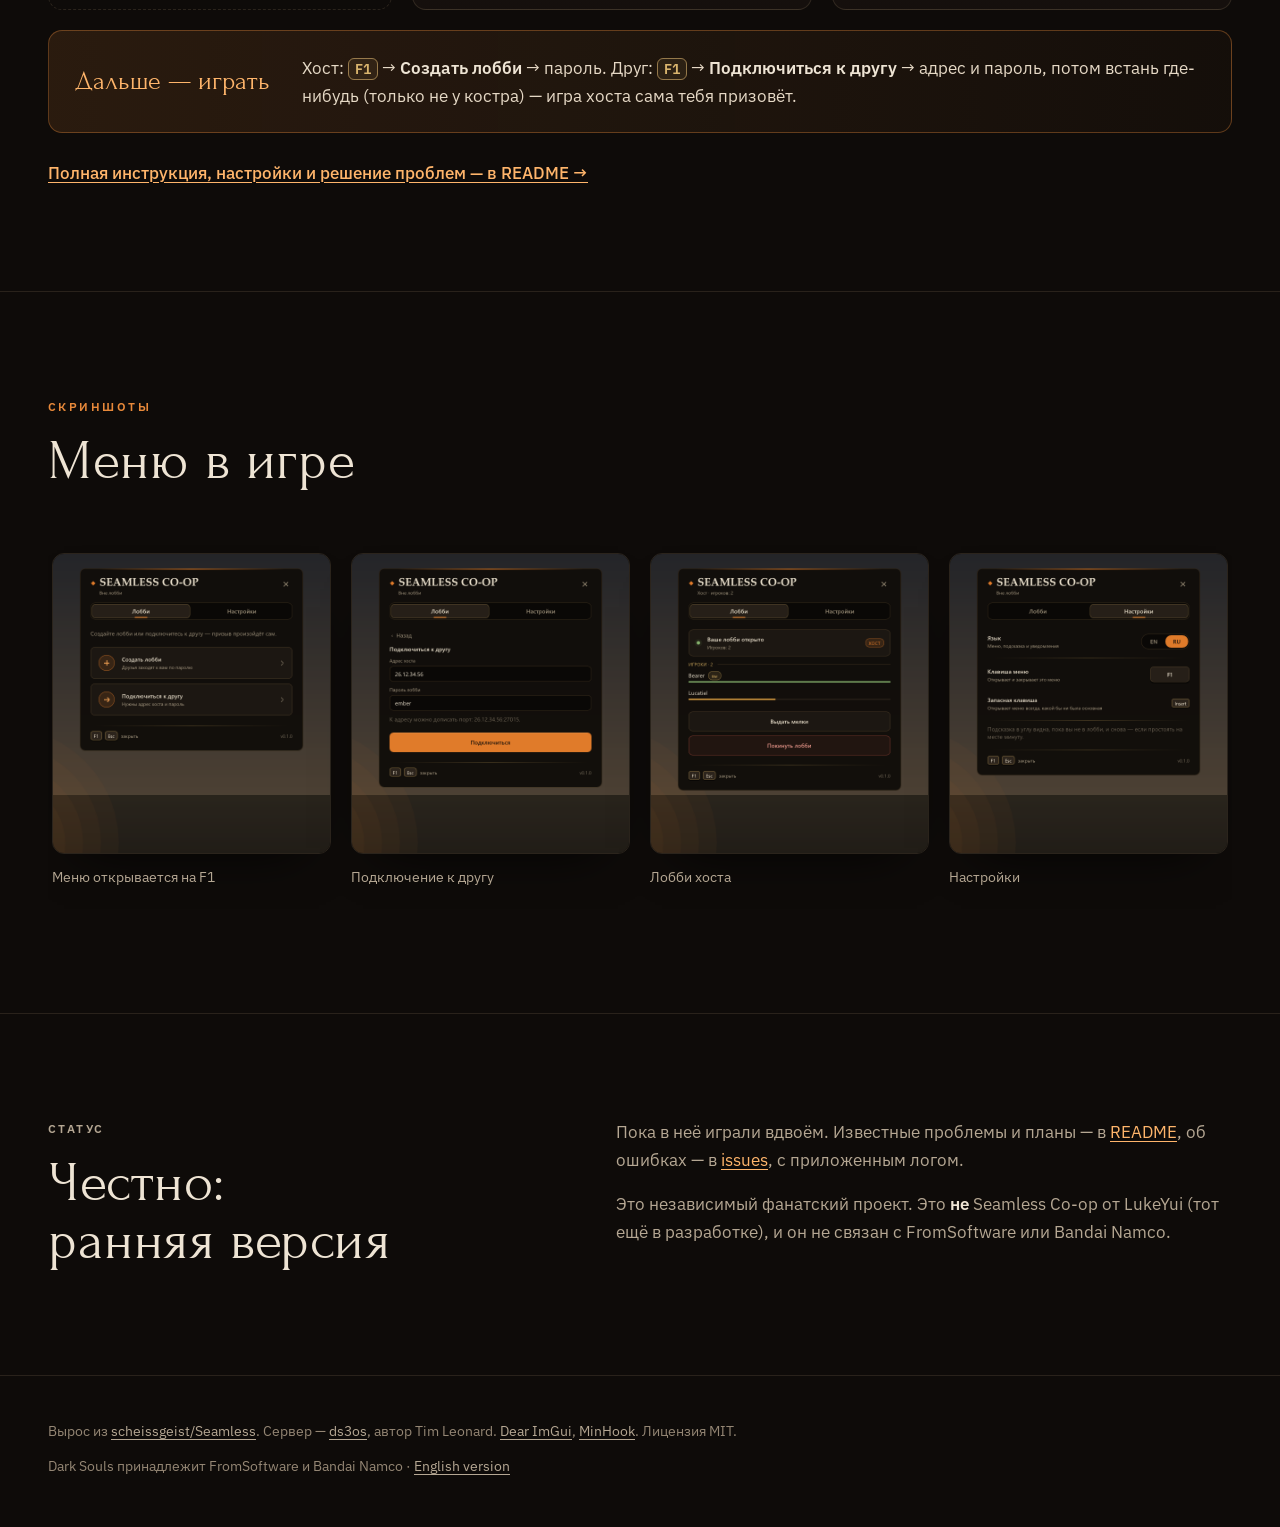
==== commit f766ce06: "docs: the site opens with the new game together The feature that sells the mod is that two people ca" ====
--- a/docs/ru/index.html
+++ b/docs/ru/index.html
@@ -115,17 +115,19 @@
       <div class="features-lead">
         <span class="num" aria-hidden="true">01</span>
         <div>
-          <h3>Призыв без ритуала, откуда угодно</h3>
-          <p>Зашёл в лобби из меню — и всё: знак появляется прямо у хоста под ногами, и его игра сама призывает. Не нужны куколки и мелки, таймер фантома не кончается, и это работает даже там, где знаки ставить нельзя.</p>
+          <h3>Новая игра вместе, с самой первой минуты</h3>
+          <p>Не нужно ничего: ни сейвов, ни созданных персонажей, ни прогресса. Заходишь в лобби хоста ещё до того, как персонажи существуют, вдвоём идёте до Жилища Хранительниц Огня, и там каждый создаёт своего — имя, класс, внешность — в одном мире. Вся игра начиная со старушек проходится в коопе.</p>
         </div>
       </div>
       <ol class="feature-list">
-        <li><span class="num" aria-hidden="true">02</span><div><h3>Кооп не заканчивается</h3><p>Убийство босса, смерть, костёр и переход между локациями не отправляют гостя домой.</p></div></li>
-        <li><span class="num" aria-hidden="true">03</span><div><h3>Нет кооп-тумана</h3><p>Гость ходит по всему миру хоста, в том числе там, где призыв обычно невозможен.</p></div></li>
-        <li><span class="num" aria-hidden="true">04</span><div><h3>Костры для обоих</h3><p>Гость отдыхает у костров хоста, и отдых возвращает врагов у обоих игроков.</p></div></li>
-        <li><span class="num" aria-hidden="true">05</span><div><h3>Честный лут</h3><p>Подобранное гостем в мире хоста достаётся только ему и потом пропадает из его собственного мира — ничего не собирается дважды.</p></div></li>
-        <li><span class="num" aria-hidden="true">06</span><div><h3>Смерть не рвёт сессию</h3><p>Погибший гость сразу возвращается в мир хоста. Смерть хоста никого не выкидывает.</p></div></li>
-        <li><span class="num" aria-hidden="true">07</span><div><h3>Боссы вместе</h3><p>Хост первым проходит в туман босса, гость — за ним; никто не возвращается, пока бой не решится.</p></div></li>
+        <li><span class="num" aria-hidden="true">02</span><div><h3>Призыв без ритуала, откуда угодно</h3><p>Зашёл в лобби из меню — и всё: знак появляется прямо у хоста под ногами, и его игра сама призывает. Не нужны куколки и мелки, таймер фантома не кончается, и это работает даже там, где знаки ставить нельзя.</p></div></li>
+        <li><span class="num" aria-hidden="true">03</span><div><h3>Кооп не заканчивается</h3><p>Убийство босса, смерть, костёр и переход между локациями не отправляют гостя домой.</p></div></li>
+        <li><span class="num" aria-hidden="true">04</span><div><h3>Нет кооп-тумана</h3><p>Гость ходит по всему миру хоста, в том числе там, где призыв обычно невозможен.</p></div></li>
+        <li><span class="num" aria-hidden="true">05</span><div><h3>Мир такой, как у хоста</h3><p>Ворота, мосты-шорткаты, лифты и статуи стоят у гостя так, как их оставил хост, а убитые хостом мобы мертвы.</p></div></li>
+        <li><span class="num" aria-hidden="true">06</span><div><h3>Костры для обоих</h3><p>Гость отдыхает у костров хоста, и отдых возвращает врагов у обоих игроков.</p></div></li>
+        <li><span class="num" aria-hidden="true">07</span><div><h3>Честный лут</h3><p>Подобранное гостем в мире хоста достаётся только ему и потом пропадает из его собственного мира — ничего не собирается дважды.</p></div></li>
+        <li><span class="num" aria-hidden="true">08</span><div><h3>Смерть не рвёт сессию</h3><p>Погибший гость сразу возвращается в мир хоста. Смерть хоста никого не выкидывает.</p></div></li>
+        <li><span class="num" aria-hidden="true">09</span><div><h3>Боссы вместе</h3><p>Хост первым проходит в туман босса, гость — за ним; никто не возвращается, пока бой не решится.</p></div></li>
       </ol>
       <p class="also"><strong>А ещё:</strong> гость может разговаривать с NPC; меню в игре на <kbd>F1</kbd> на русском и английском, лобби с паролем; возврат после вылета; журнал вылетов для отчётов и сервер в один клик для хоста.</p>
     </div>
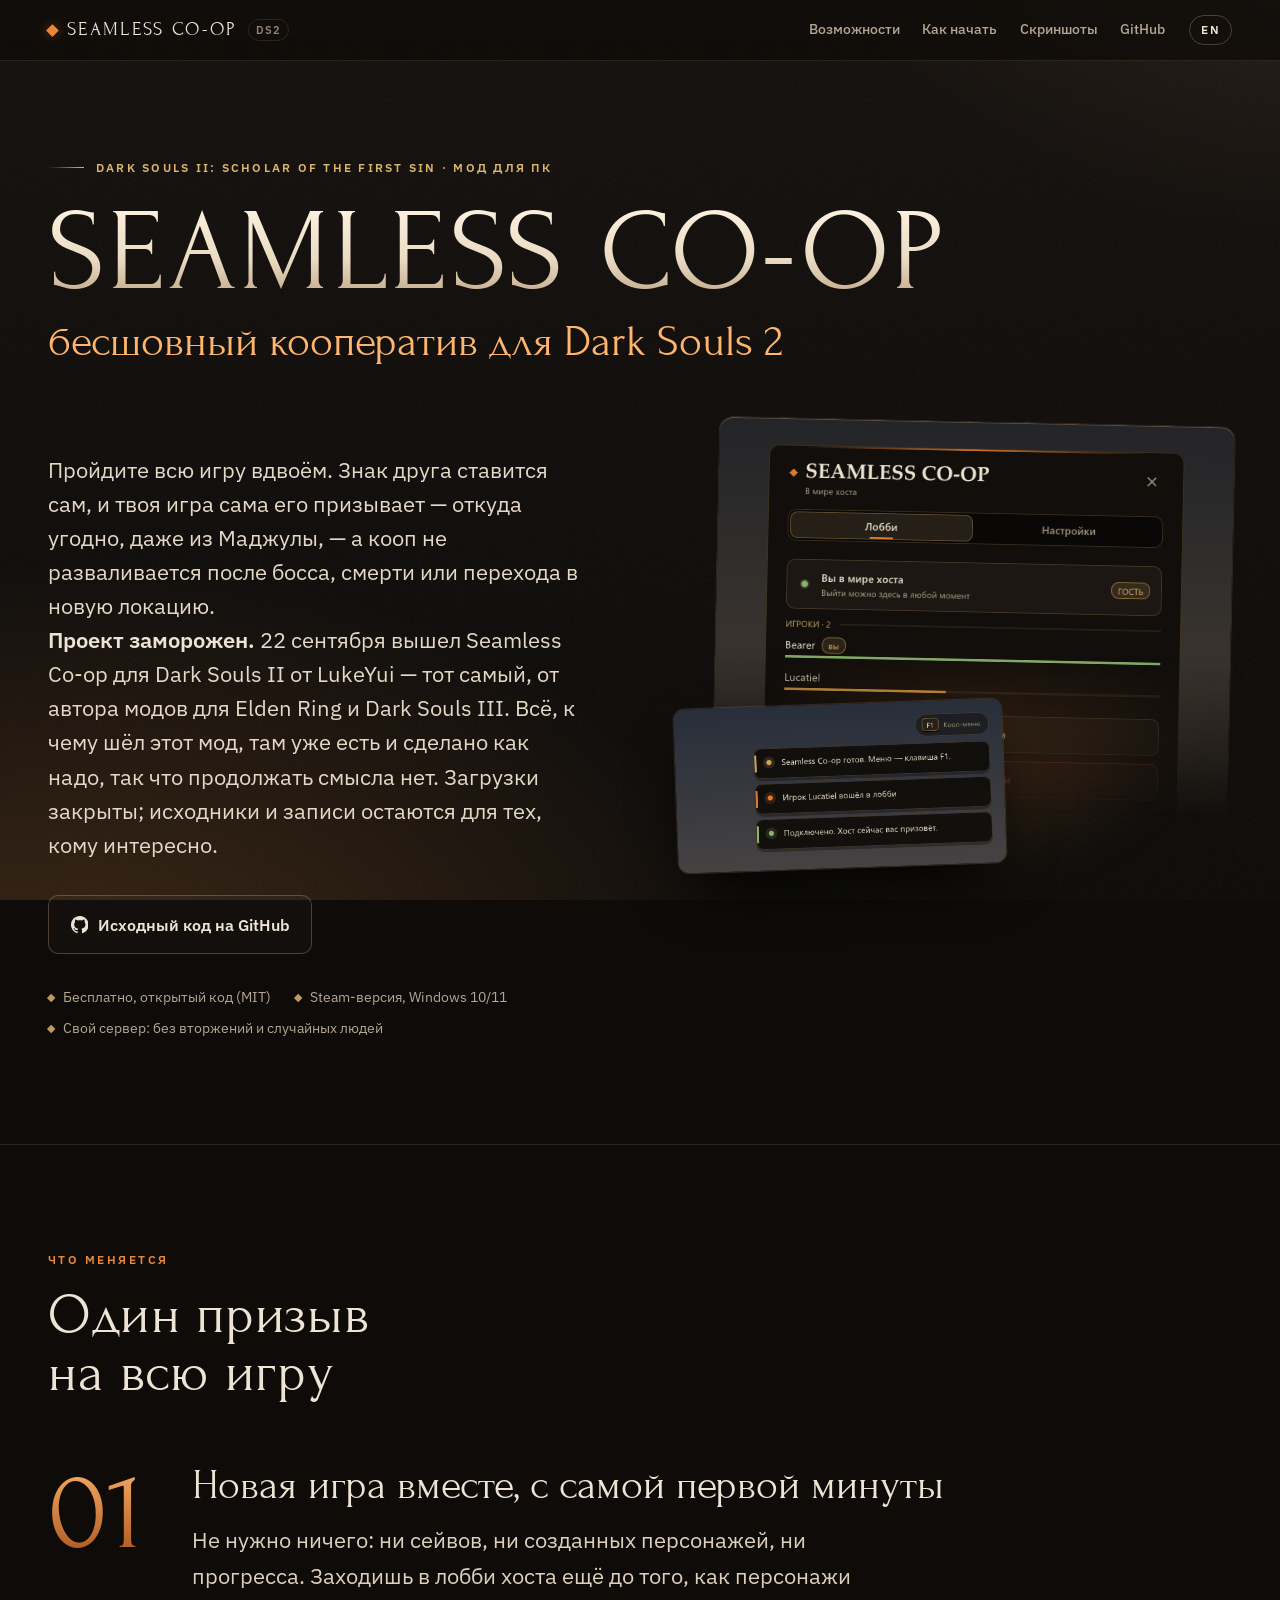
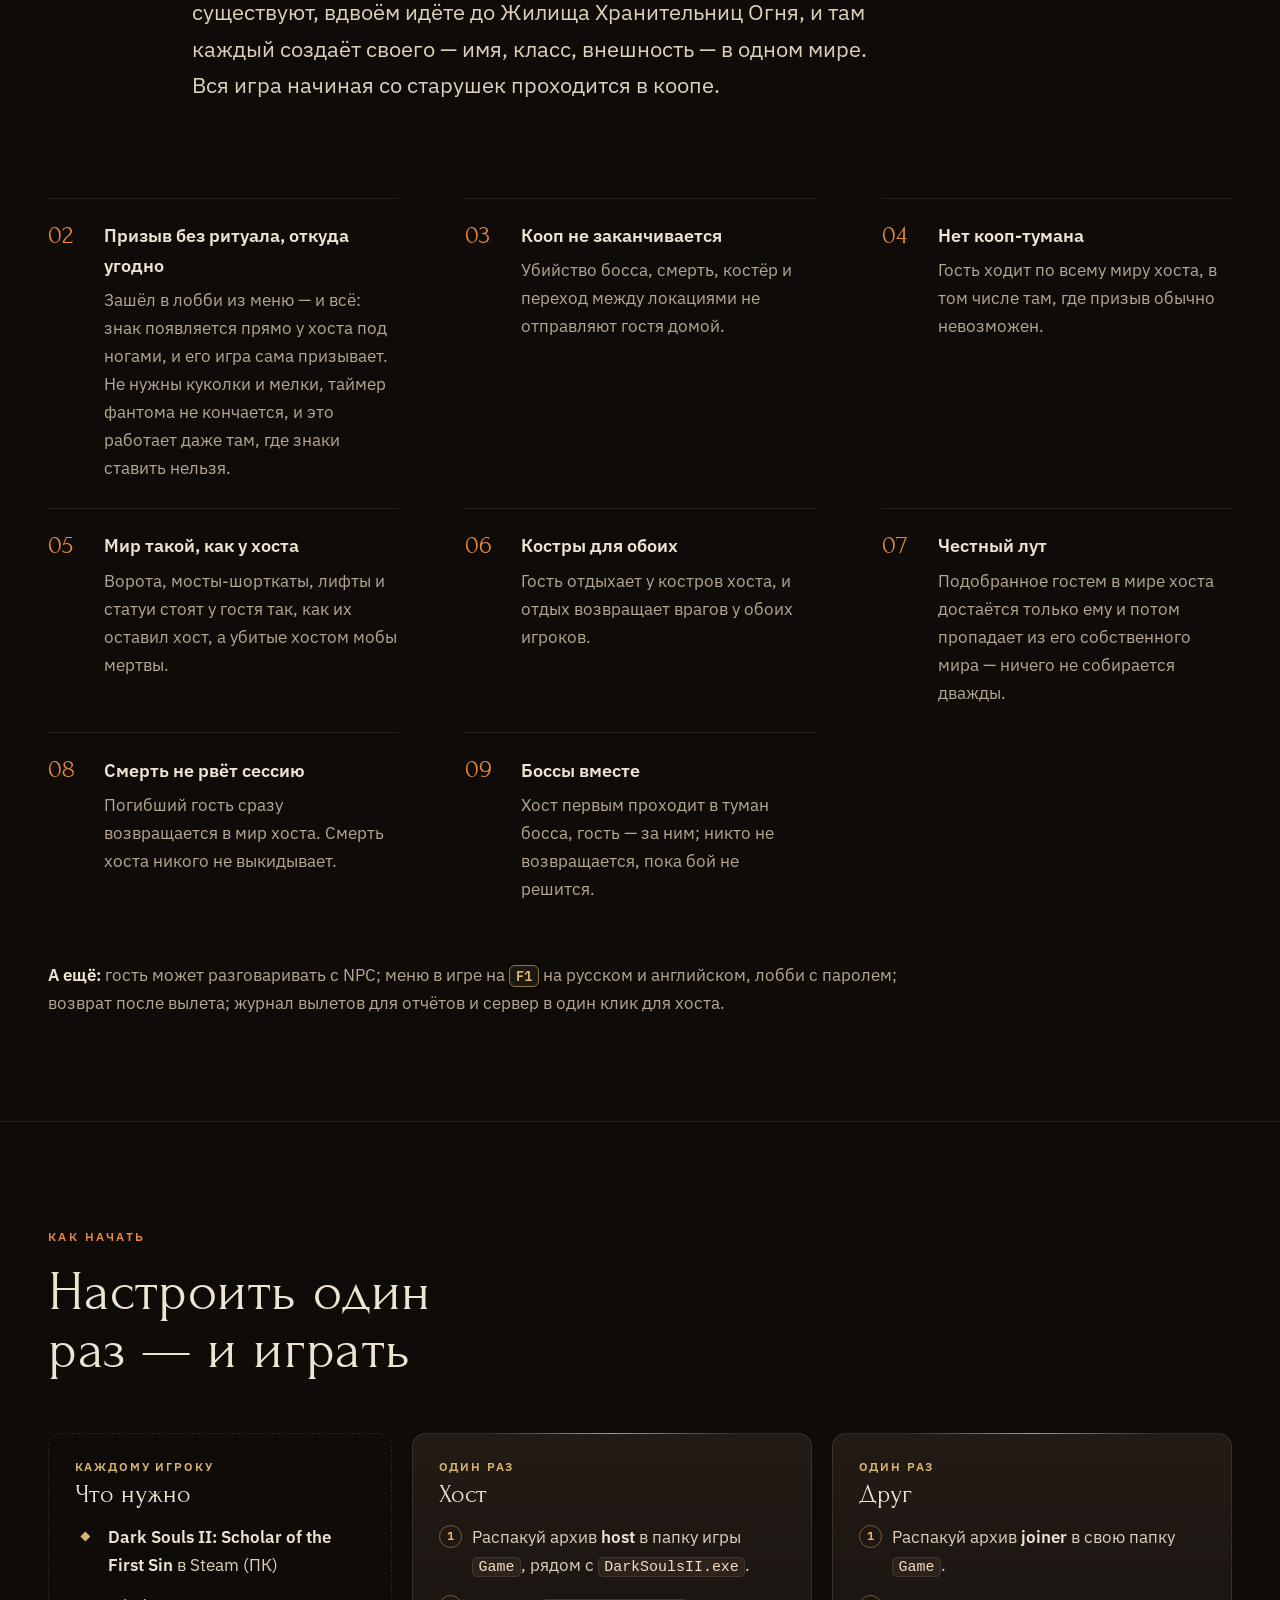
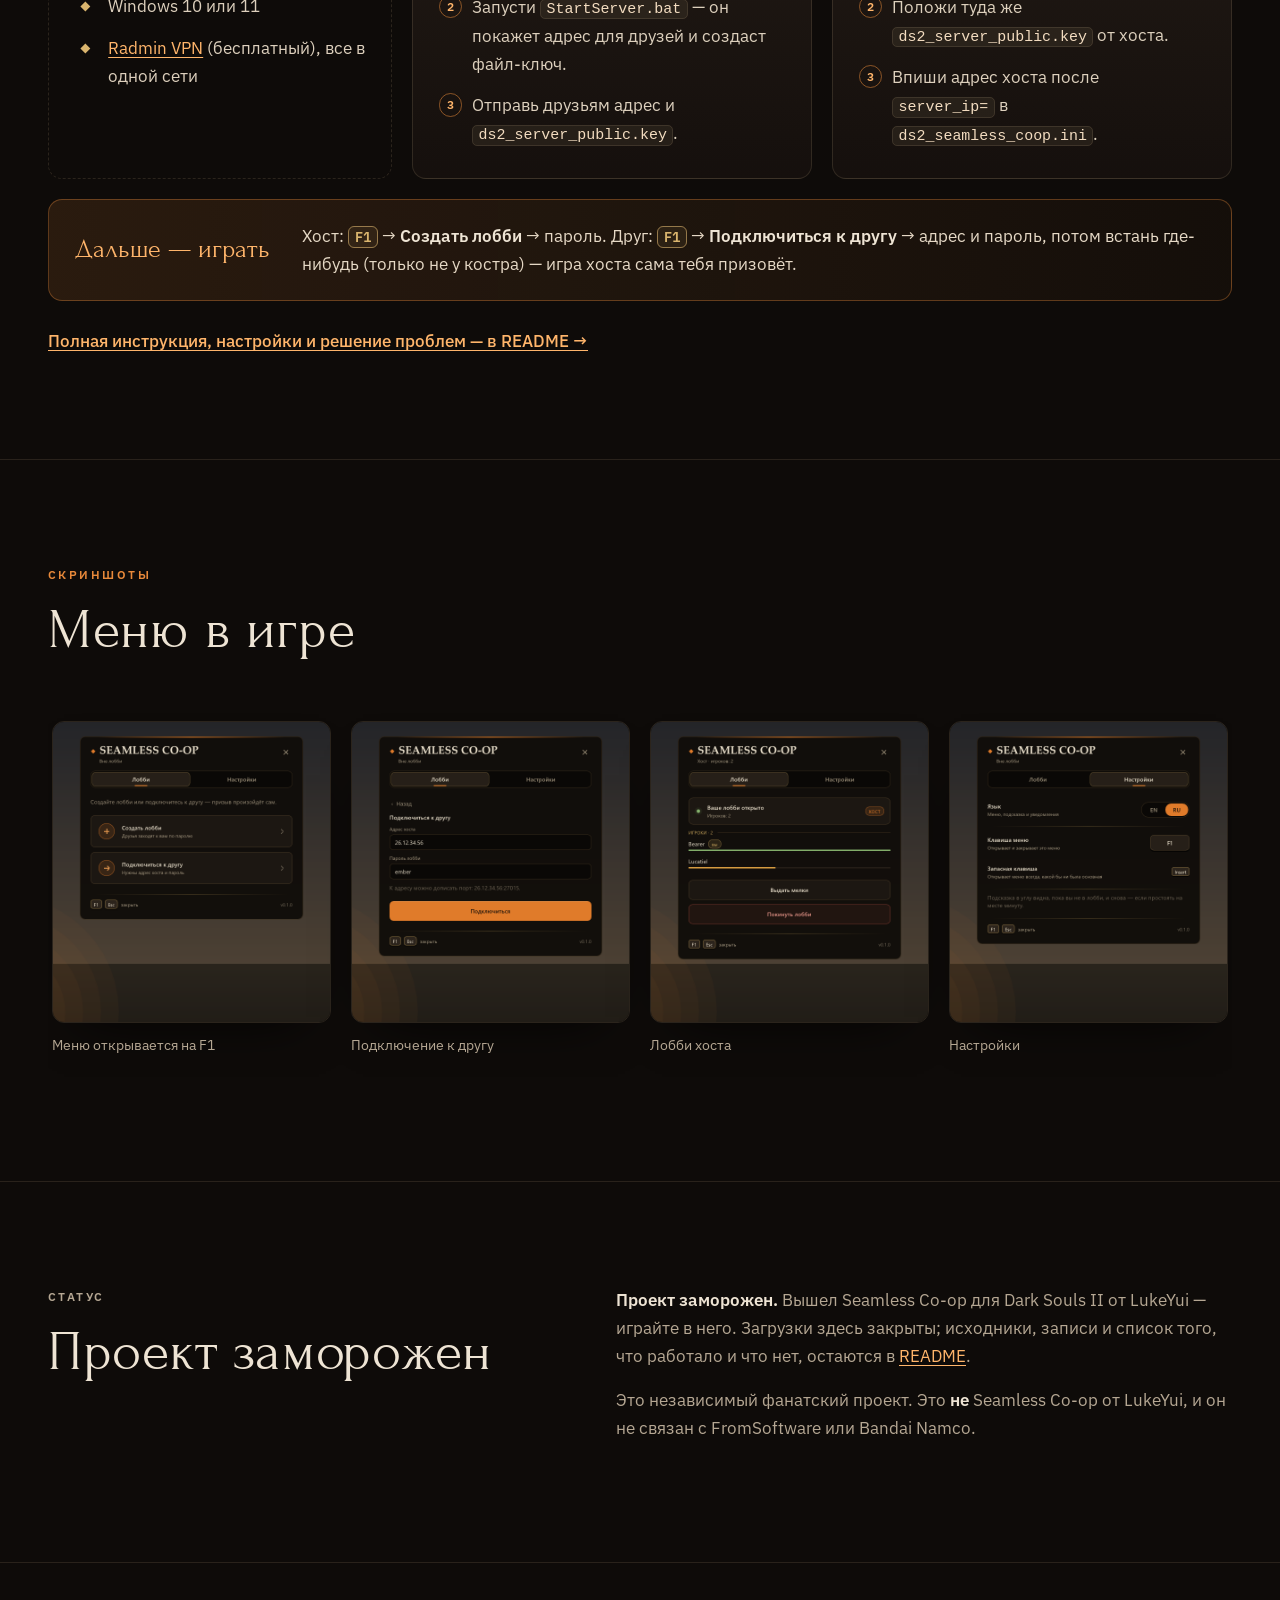
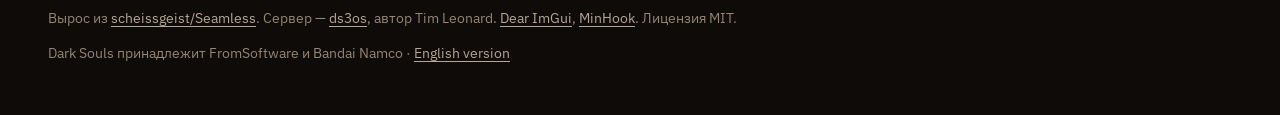
==== commit b5e66224: "docs: the project is frozen -- LukeYui released Seamless Co-op for Dark Souls II The real one is out" ====
--- a/docs/ru/index.html
+++ b/docs/ru/index.html
@@ -38,7 +38,7 @@
   "applicationSubCategory": "Мод для игры",
   "operatingSystem": "Windows 10, Windows 11",
   "url": "https://restezzz.github.io/Seamless-DarkSouls2/ru/",
-  "downloadUrl": "https://github.com/Restezzz/Seamless-DarkSouls2/releases/latest",
+  "downloadUrl": "https://github.com/Restezzz/Seamless-DarkSouls2",
   "screenshot": "https://restezzz.github.io/Seamless-DarkSouls2/screenshots/ru_lobby_guest.png",
   "license": "https://opensource.org/licenses/MIT",
   "isAccessibleForFree": true,
@@ -82,11 +82,8 @@
     <div class="hero-grid">
       <div class="hero-copy">
         <p class="lede">Пройдите всю игру вдвоём. Знак друга ставится сам, и твоя игра сама его призывает — откуда угодно, даже из Маджулы, — а кооп не разваливается после босса, смерти или перехода в новую локацию.</p>
+        <p class="lede"><strong>Проект заморожен.</strong> 22 сентября вышел Seamless Co-op для Dark Souls II от LukeYui — тот самый, от автора модов для Elden Ring и Dark Souls III. Всё, к чему шёл этот мод, там уже есть и сделано как надо, так что продолжать смысла нет. Загрузки закрыты; исходники и записи остаются для тех, кому интересно.</p>
         <div class="cta">
-          <a class="btn btn-ember" href="https://github.com/Restezzz/Seamless-DarkSouls2/releases/latest">
-            <svg viewBox="0 0 24 24" fill="none" stroke="currentColor" stroke-width="2" stroke-linecap="round" stroke-linejoin="round" aria-hidden="true"><path d="M12 3v12"/><path d="m7 10 5 5 5-5"/><path d="M5 21h14"/></svg>
-            Скачать последний релиз
-          </a>
           <a class="btn btn-ghost" href="https://github.com/Restezzz/Seamless-DarkSouls2">
             <svg viewBox="0 0 16 16" fill="currentColor" aria-hidden="true"><path d="M8 0C3.58 0 0 3.58 0 8c0 3.54 2.29 6.53 5.47 7.59.4.07.55-.17.55-.38 0-.19-.01-.82-.01-1.49-2.01.37-2.53-.49-2.69-.94-.09-.23-.48-.94-.82-1.13-.28-.15-.68-.52-.01-.53.63-.01 1.08.58 1.23.82.72 1.21 1.87.87 2.33.66.07-.52.28-.87.51-1.07-1.78-.2-3.64-.89-3.64-3.95 0-.87.31-1.59.82-2.15-.08-.2-.36-1.02.08-2.12 0 0 .67-.21 2.2.82.64-.18 1.32-.27 2-.27.68 0 1.36.09 2 .27 1.53-1.04 2.2-.82 2.2-.82.44 1.1.16 1.92.08 2.12.51.56.82 1.27.82 2.15 0 3.07-1.87 3.75-3.65 3.95.29.25.54.73.54 1.48 0 1.07-.01 1.93-.01 2.2 0 .21.15.46.55.38A8.013 8.013 0 0016 8c0-4.42-3.58-8-8-8z"/></svg>
             Исходный код на GitHub
@@ -200,11 +197,11 @@
     <div class="wrap note">
       <div>
         <p class="eyebrow">Статус</p>
-        <h2 id="status-title">Честно: ранняя версия</h2>
+        <h2 id="status-title">Проект заморожен</h2>
       </div>
       <div>
-        <p>Пока в неё играли вдвоём. Известные проблемы и планы — в <a href="https://github.com/Restezzz/Seamless-DarkSouls2#readme">README</a>, об ошибках — в <a href="https://github.com/Restezzz/Seamless-DarkSouls2/issues">issues</a>, с приложенным логом.</p>
-        <p>Это независимый фанатский проект. Это <strong>не</strong> Seamless Co-op от LukeYui (тот ещё в разработке), и он не связан с FromSoftware или Bandai Namco.</p>
+        <p><strong>Проект заморожен.</strong> Вышел Seamless Co-op для Dark Souls II от LukeYui — играйте в него. Загрузки здесь закрыты; исходники, записи и список того, что работало и что нет, остаются в <a href="https://github.com/Restezzz/Seamless-DarkSouls2#readme">README</a>.</p>
+        <p>Это независимый фанатский проект. Это <strong>не</strong> Seamless Co-op от LukeYui, и он не связан с FromSoftware или Bandai Namco.</p>
       </div>
     </div>
   </section>
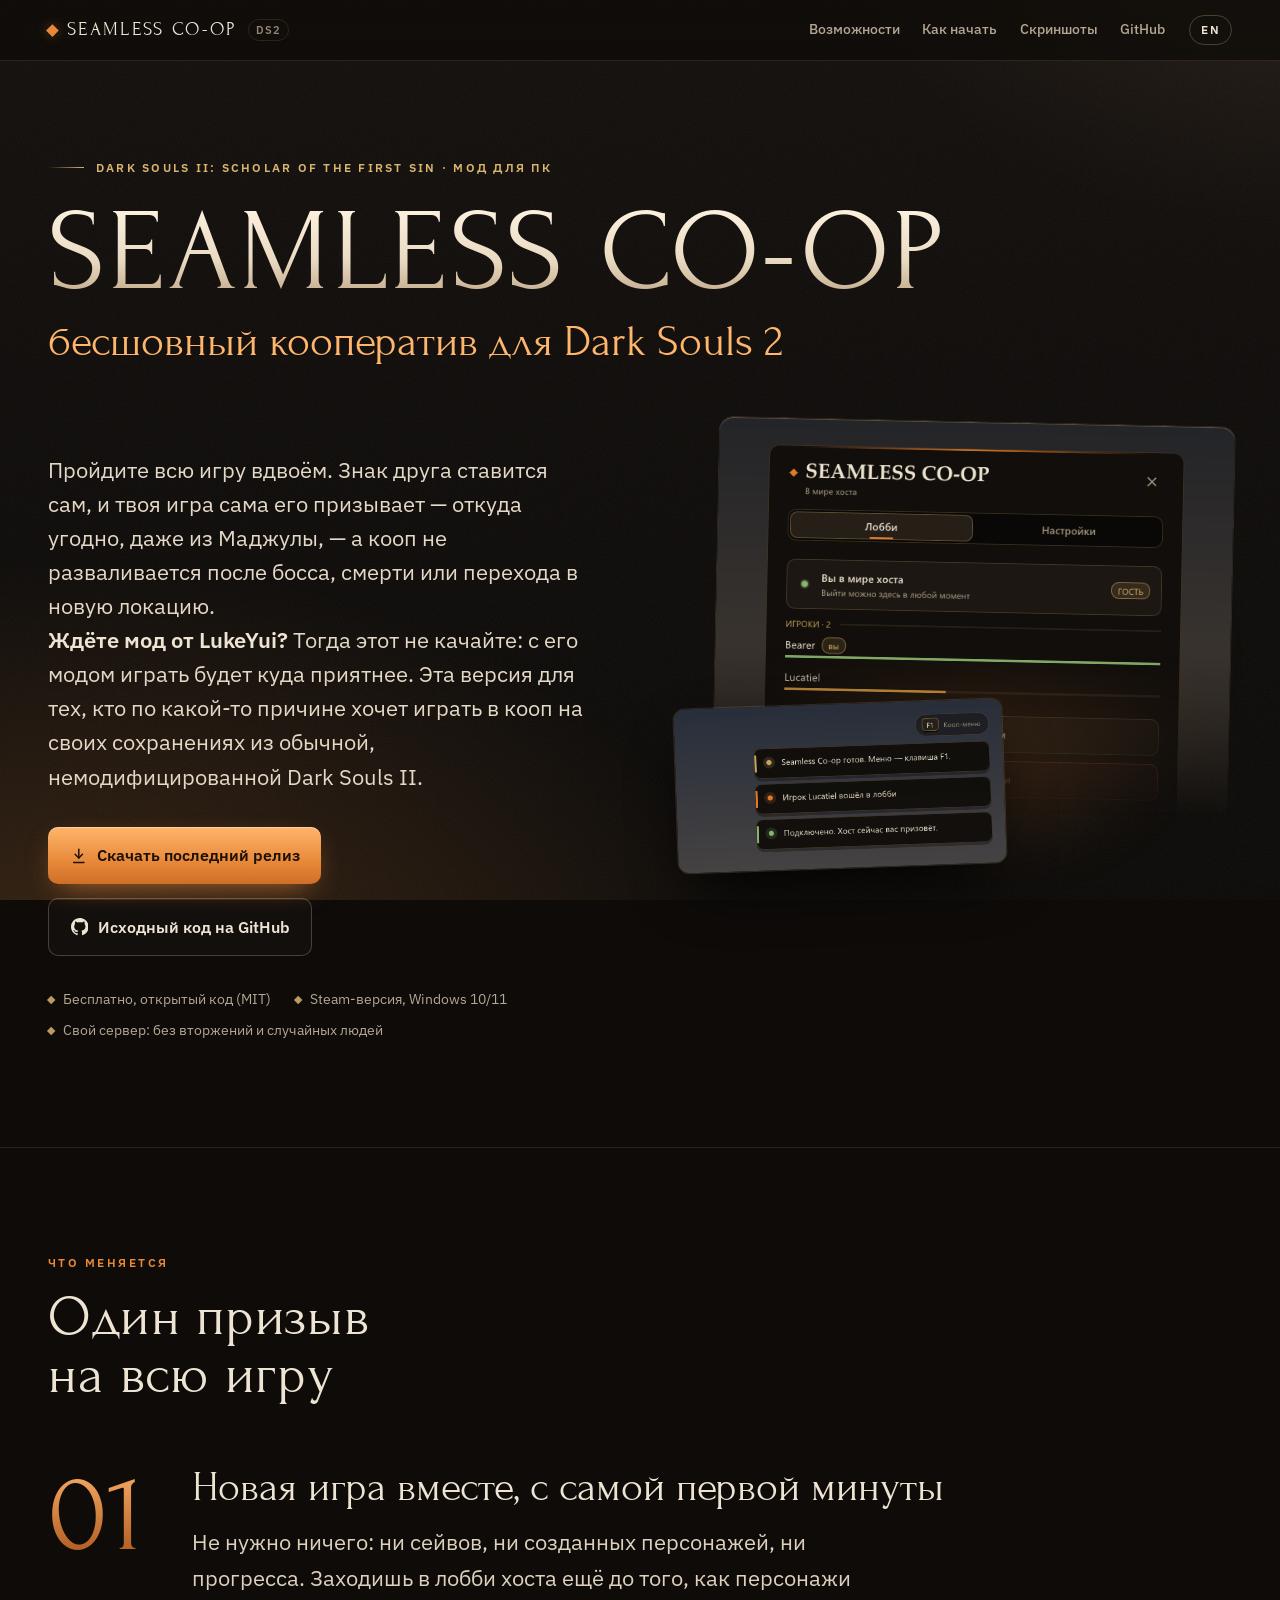
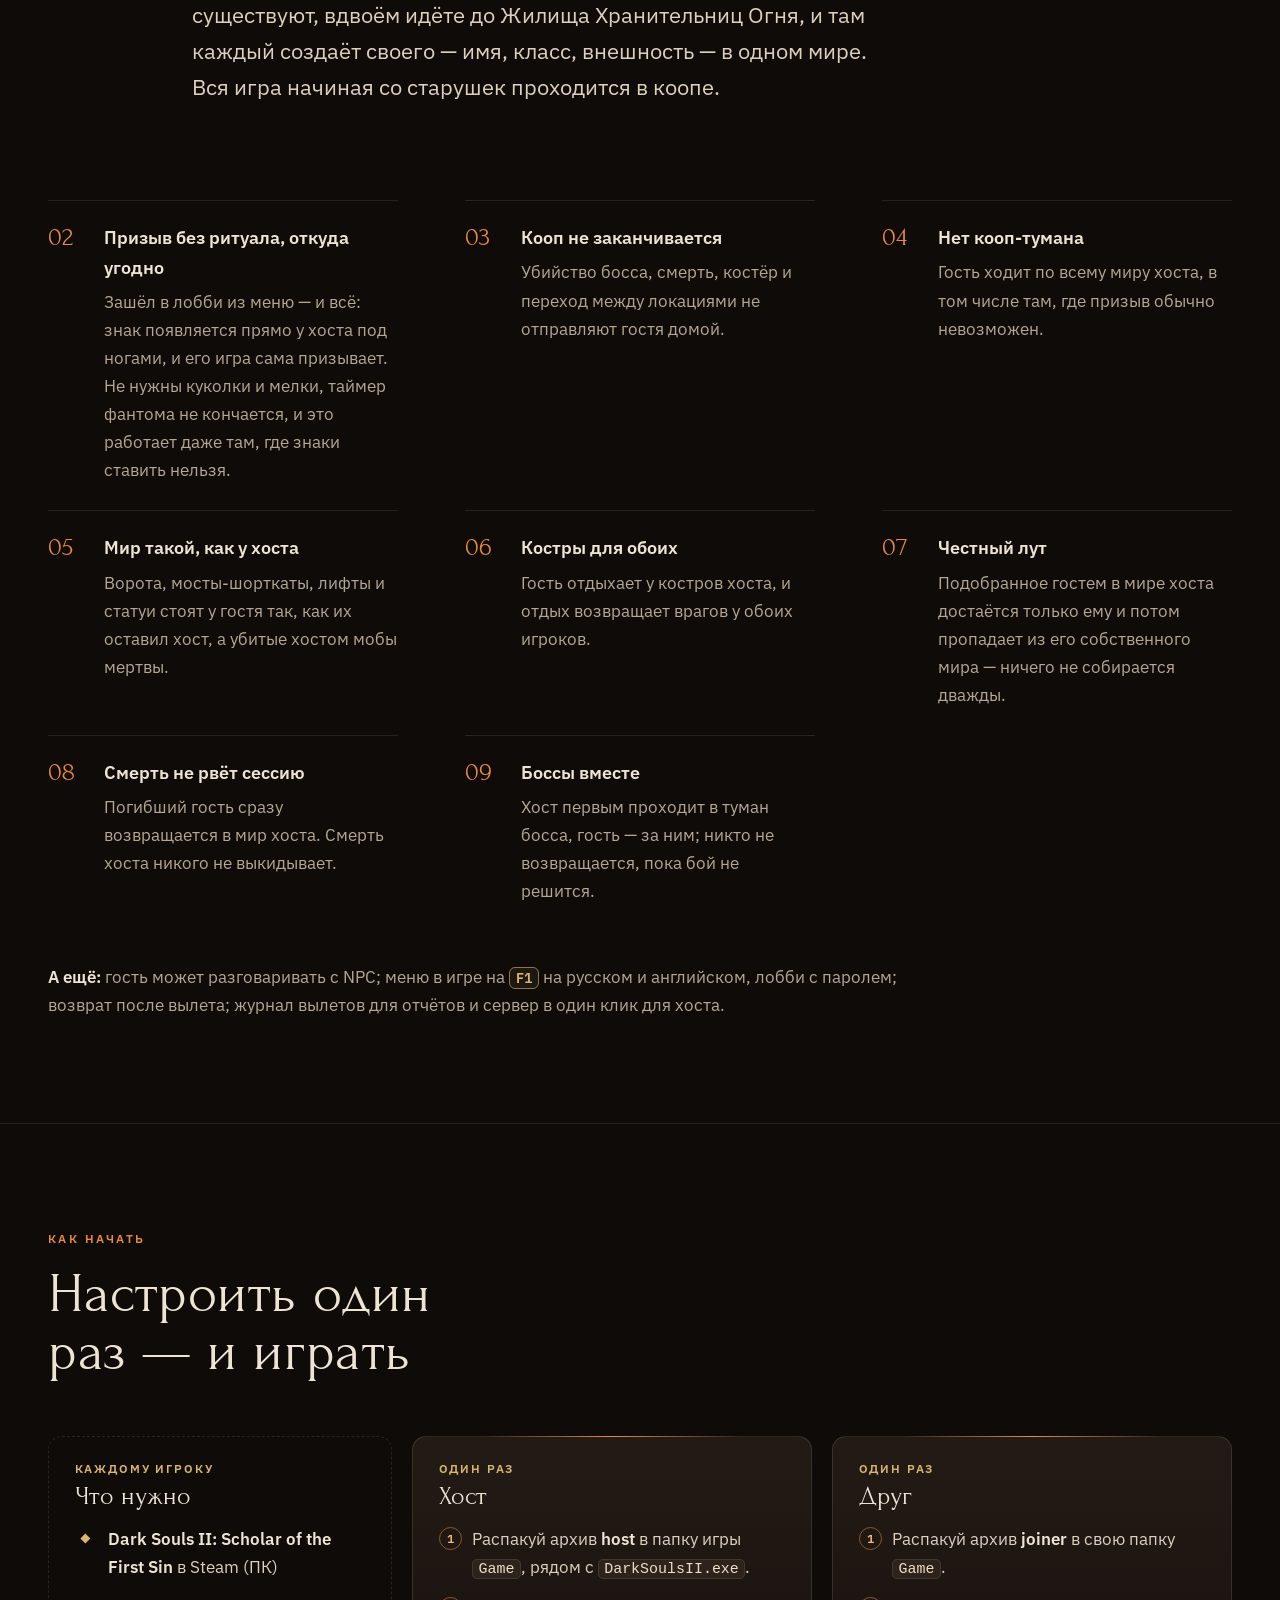
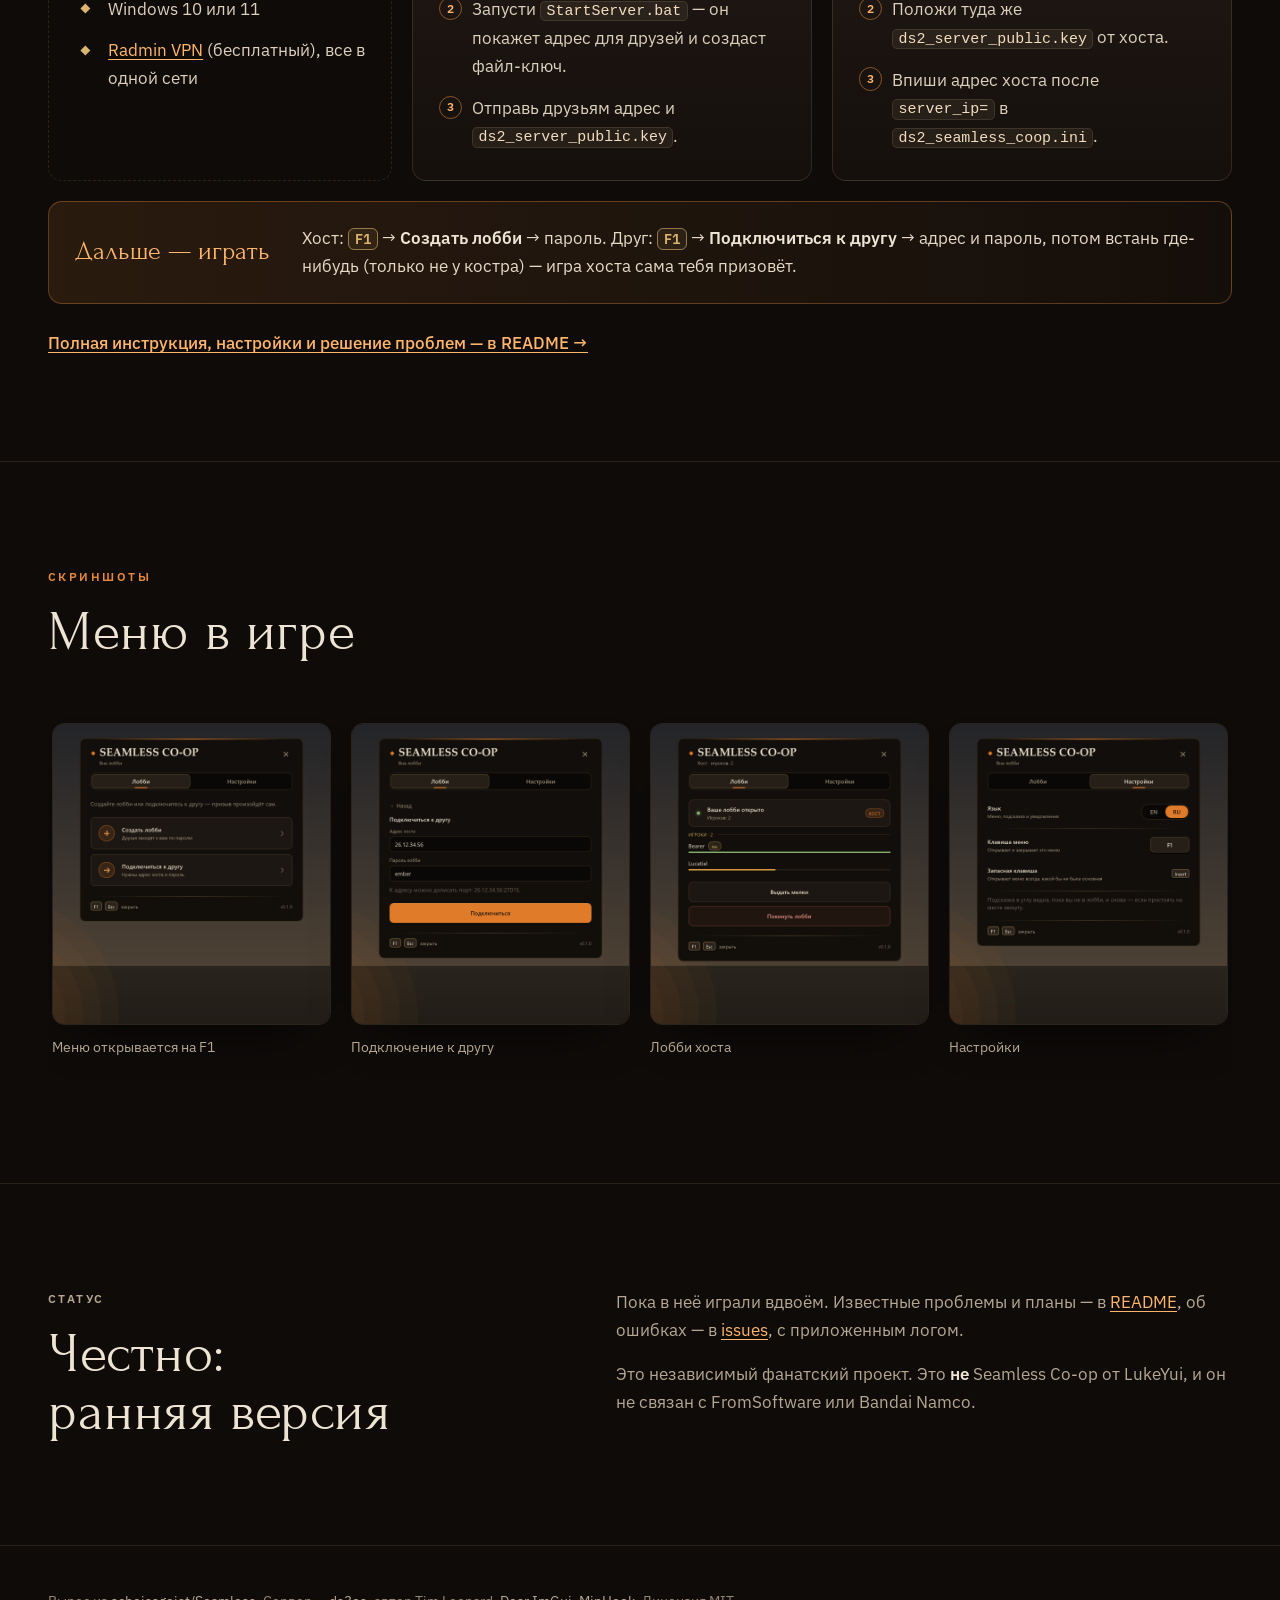
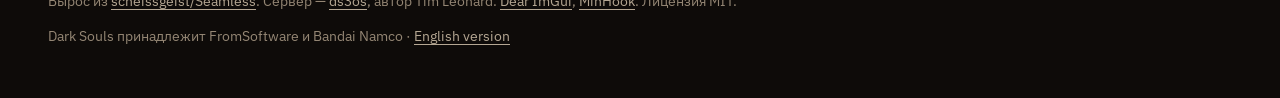
==== commit 8542f4ef: "docs: not frozen -- this one is for playing on your regular saves The frozen notice is taken back (t" ====
--- a/docs/ru/index.html
+++ b/docs/ru/index.html
@@ -38,7 +38,7 @@
   "applicationSubCategory": "Мод для игры",
   "operatingSystem": "Windows 10, Windows 11",
   "url": "https://restezzz.github.io/Seamless-DarkSouls2/ru/",
-  "downloadUrl": "https://github.com/Restezzz/Seamless-DarkSouls2",
+  "downloadUrl": "https://github.com/Restezzz/Seamless-DarkSouls2/releases/latest",
   "screenshot": "https://restezzz.github.io/Seamless-DarkSouls2/screenshots/ru_lobby_guest.png",
   "license": "https://opensource.org/licenses/MIT",
   "isAccessibleForFree": true,
@@ -82,8 +82,12 @@
     <div class="hero-grid">
       <div class="hero-copy">
         <p class="lede">Пройдите всю игру вдвоём. Знак друга ставится сам, и твоя игра сама его призывает — откуда угодно, даже из Маджулы, — а кооп не разваливается после босса, смерти или перехода в новую локацию.</p>
-        <p class="lede"><strong>Проект заморожен.</strong> 22 сентября вышел Seamless Co-op для Dark Souls II от LukeYui — тот самый, от автора модов для Elden Ring и Dark Souls III. Всё, к чему шёл этот мод, там уже есть и сделано как надо, так что продолжать смысла нет. Загрузки закрыты; исходники и записи остаются для тех, кому интересно.</p>
+        <p class="lede"><strong>Ждёте мод от LukeYui?</strong> Тогда этот не качайте: с его модом играть будет куда приятнее. Эта версия для тех, кто по какой-то причине хочет играть в кооп на своих сохранениях из обычной, немодифицированной Dark Souls II.</p>
         <div class="cta">
+          <a class="btn btn-ember" href="https://github.com/Restezzz/Seamless-DarkSouls2/releases/latest">
+            <svg viewBox="0 0 24 24" fill="none" stroke="currentColor" stroke-width="2" stroke-linecap="round" stroke-linejoin="round" aria-hidden="true"><path d="M12 3v12"/><path d="m7 10 5 5 5-5"/><path d="M5 21h14"/></svg>
+            Скачать последний релиз
+          </a>
           <a class="btn btn-ghost" href="https://github.com/Restezzz/Seamless-DarkSouls2">
             <svg viewBox="0 0 16 16" fill="currentColor" aria-hidden="true"><path d="M8 0C3.58 0 0 3.58 0 8c0 3.54 2.29 6.53 5.47 7.59.4.07.55-.17.55-.38 0-.19-.01-.82-.01-1.49-2.01.37-2.53-.49-2.69-.94-.09-.23-.48-.94-.82-1.13-.28-.15-.68-.52-.01-.53.63-.01 1.08.58 1.23.82.72 1.21 1.87.87 2.33.66.07-.52.28-.87.51-1.07-1.78-.2-3.64-.89-3.64-3.95 0-.87.31-1.59.82-2.15-.08-.2-.36-1.02.08-2.12 0 0 .67-.21 2.2.82.64-.18 1.32-.27 2-.27.68 0 1.36.09 2 .27 1.53-1.04 2.2-.82 2.2-.82.44 1.1.16 1.92.08 2.12.51.56.82 1.27.82 2.15 0 3.07-1.87 3.75-3.65 3.95.29.25.54.73.54 1.48 0 1.07-.01 1.93-.01 2.2 0 .21.15.46.55.38A8.013 8.013 0 0016 8c0-4.42-3.58-8-8-8z"/></svg>
             Исходный код на GitHub
@@ -197,10 +201,10 @@
     <div class="wrap note">
       <div>
         <p class="eyebrow">Статус</p>
-        <h2 id="status-title">Проект заморожен</h2>
+        <h2 id="status-title">Честно: ранняя версия</h2>
       </div>
       <div>
-        <p><strong>Проект заморожен.</strong> Вышел Seamless Co-op для Dark Souls II от LukeYui — играйте в него. Загрузки здесь закрыты; исходники, записи и список того, что работало и что нет, остаются в <a href="https://github.com/Restezzz/Seamless-DarkSouls2#readme">README</a>.</p>
+        <p>Пока в неё играли вдвоём. Известные проблемы и планы — в <a href="https://github.com/Restezzz/Seamless-DarkSouls2#readme">README</a>, об ошибках — в <a href="https://github.com/Restezzz/Seamless-DarkSouls2/issues">issues</a>, с приложенным логом.</p>
         <p>Это независимый фанатский проект. Это <strong>не</strong> Seamless Co-op от LukeYui, и он не связан с FromSoftware или Bandai Namco.</p>
       </div>
     </div>
